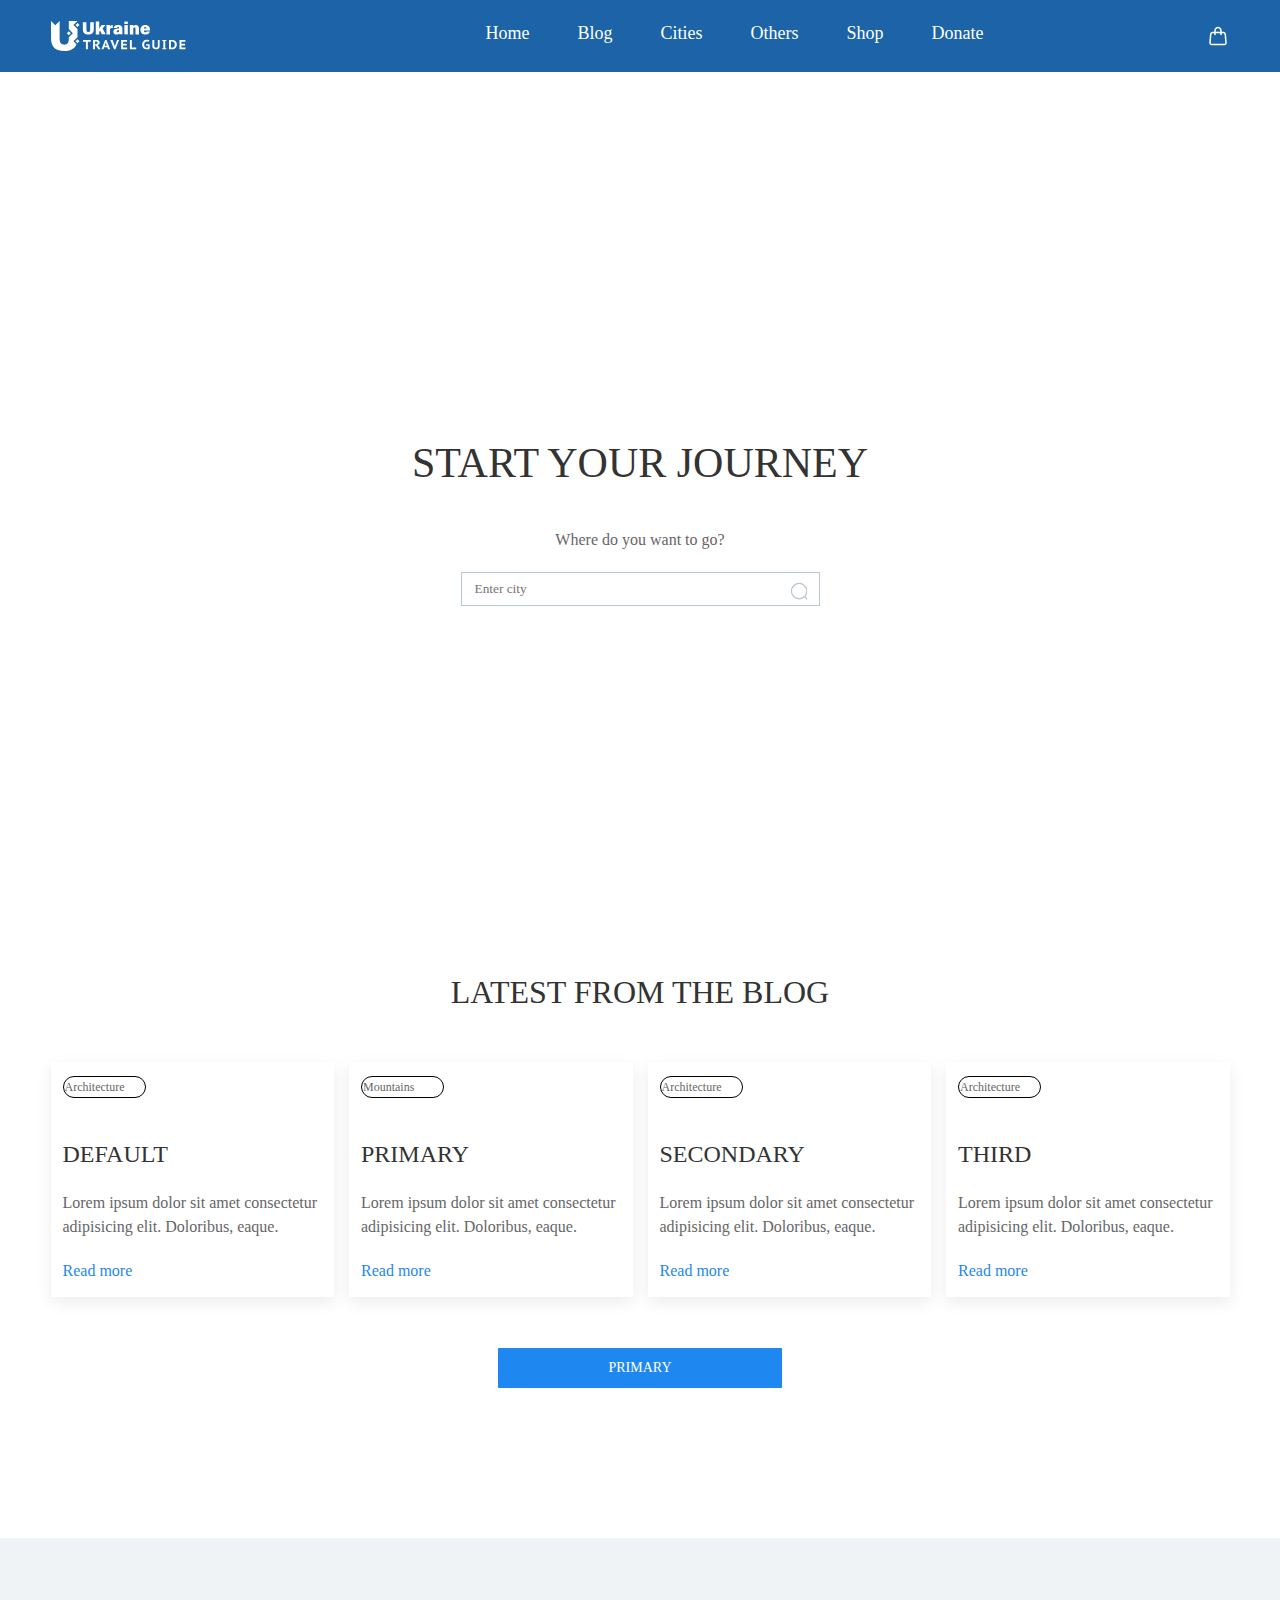
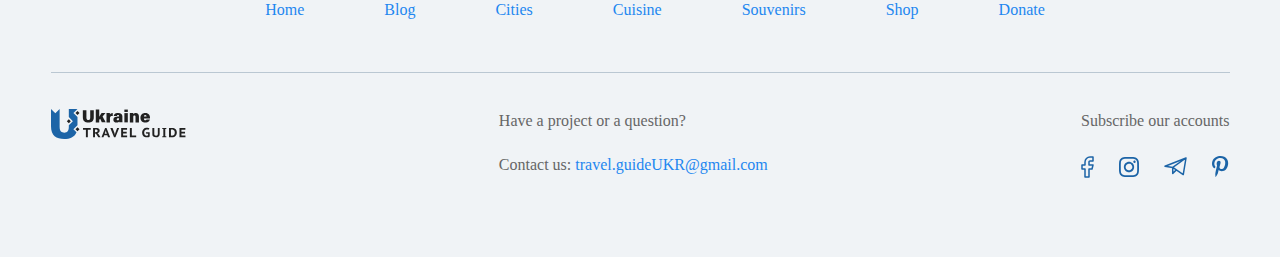
==== index.html @ 03df418a "3" ====
<!DOCTYPE html>
<html lang="en">
<head>
          <meta charset="UTF-8">
          <meta http-equiv="X-UA-Compatible" content="IE=edge">
          <meta name="viewport" content="width=device-width, initial-scale=1.0">
          <title>Ukraine Travel Guide</title>
          <link rel="stylesheet" href="./style.css/style.css">
          <link href="https://fonts.googleapis.com/css2?family=Inter:wght@400;700&family=Lato:wght@400;700&family=Montserrat:wght@400;500;600;700&family=Noto+Sans:wght@400;700&family=Open+Sans:wght@400;700&family=Poppins:wght@400;700&family=Roboto:wght@400;700&display=swap" rel="stylesheet">
          <link href="https://cdnjs.cloudflare.com/ajax/libs/font-awesome/4.7.0/css/font-awesome.min.css" rel="stylesheet"/>
          <link rel="stylesheet" href="./style.css/css/uikit.css">
          <script src="./js/uikit.js"></script>
          <script src="./js/uikit.min.js"></script>  
</head>
<body>  
<div class="page-wrapper">

<header class="header">
    <!-- <img src="./img/home.jpg" alt=""> -->
           <div class="container header__containe">
                    <div>
                            <a href="./index.html" class="header__logo">
                                <svg width="135" height="30" viewBox="0 0 135 30" fill="none" xmlns="http://www.w3.org/2000/svg">
                                    <path d="M26.4816 16.1757V8.08876L22.4363 4.04526L26.4816 0.00176841H17.8182V8.08876L21.8564 12.1376L17.8129 16.181V18.1117C17.8129 22.0492 16.1669 23.7694 13.3345 23.7694C10.7178 23.7694 8.64038 22.325 8.64038 18.1117V0L4.32108 4.31931L0 0V17.279C0 26.8511 5.41018 30 13.1878 30C18.8455 30 23.5325 28.3062 25.4933 23.2815L22.4363 20.2263L26.4816 16.1757Z" fill="white"/>
                                    <path d="M26.4803 2.04272L24.4766 4.04712L26.481 6.05082L28.4847 4.04642L26.4803 2.04272Z" fill="white"/>
                                    <path d="M17.8103 10.1295L15.8062 12.1335L17.8103 14.1376L19.8143 12.1335L17.8103 10.1295Z" fill="white"/>
                                    <path d="M26.4811 18.217L24.4774 20.2214L26.4818 22.2251L28.4855 20.2207L26.4811 18.217Z" fill="white"/>
                                    <path d="M42.7917 1.19336H39.2061V8.67922C39.2061 10.3076 38.5254 11.0219 37.355 11.0219C36.273 11.0219 35.4102 10.4243 35.4102 8.67922V1.19336H31.8387V8.33799C31.8387 12.2948 34.0753 13.5961 37.2914 13.5961C40.3943 13.5961 42.7882 12.3585 42.7882 8.32031L42.7917 1.19336Z" fill="white"/>
                                    <path d="M48.2319 10.7231L49.2008 9.74542C49.2503 9.92223 50.8185 13.1277 50.8928 13.3699H54.763C54.4589 12.6998 51.9041 8.26381 51.5929 7.57428L54.5226 4.10186H50.6506C49.6622 5.49507 48.78 6.75391 48.2319 7.63793V0.562256H44.7807V13.3752H48.2284L48.2319 10.7231Z" fill="white"/>
                                    <path d="M55.4986 13.3751H58.9462V9.56143C58.9462 7.39028 59.8303 6.94474 61.7751 7.02783V3.8772C60.1839 3.88957 59.2839 4.71878 58.9268 5.6081C58.9268 5.20145 58.8844 4.38993 58.8437 4.10174H55.4756C55.4933 4.92564 55.4986 5.86977 55.4986 6.75379V13.3751Z" fill="white"/>
                                    <path d="M71.3862 10.6206V7.29488C71.3862 5.06009 70.1485 3.88788 67.1164 3.87727C63.8225 3.8649 62.9031 5.38541 62.7811 6.9342H65.9636C66.0449 6.33484 66.25 5.9777 67.0244 5.9777C67.8572 5.9777 68.0676 6.41263 68.0676 7.00669V7.51942H66.9342C64.1054 7.51942 62.3568 8.46002 62.3568 10.64C62.3568 12.2896 63.4795 13.5944 65.5587 13.5944C67.0509 13.5944 67.7316 13.0905 68.1736 12.5141C68.1897 12.8038 68.2377 13.0908 68.3169 13.3698H71.4993C71.4149 12.4559 71.3772 11.5383 71.3862 10.6206V10.6206ZM68.0711 9.54205C68.0711 10.5392 67.9067 11.3401 66.738 11.3401C66.052 11.3401 65.7302 10.9017 65.7302 10.3571C65.7302 9.67289 66.1192 9.2574 67.3073 9.2574H68.0711V9.54205Z" fill="white"/>
                                    <path d="M76.8211 4.10181H73.3734V13.3698H76.8211V4.10181Z" fill="white"/>
                                    <path d="M76.8211 0.562256H73.3734V2.96501H76.8211V0.562256Z" fill="white"/>
                                    <path d="M84.9151 3.8772C83.4035 3.8772 82.6362 4.58441 82.279 5.11482C82.2633 4.77243 82.2279 4.43122 82.1729 4.0929H78.8137C78.8313 4.82663 78.8366 5.68413 78.8366 6.49566V13.3751H82.2843V8.08335C82.2843 6.78385 82.7369 6.40372 83.4565 6.40372C84.2504 6.40372 84.5085 6.90584 84.5085 7.7987V13.3751H87.9491V7.39912C87.942 5.13073 86.7698 3.8772 84.9151 3.8772Z" fill="white"/>
                                    <path d="M94.3017 3.8772C90.9283 3.8772 89.4502 6.02182 89.4502 8.81532C89.4502 11.2375 90.7373 13.589 94.238 13.589C97.5177 13.589 98.5697 11.6795 98.9056 10.4472H95.5234C95.3466 10.9352 95.115 11.2817 94.2981 11.2817C93.2815 11.2817 92.9226 10.3464 92.9226 9.41291H98.9534C98.9807 9.14803 98.9924 8.88178 98.9887 8.61553C98.9887 6.30294 97.8926 3.8772 94.3017 3.8772ZM92.9562 7.61836C93.0128 6.69898 93.3682 6.02713 94.2893 6.02713C95.2759 6.02713 95.5269 6.75909 95.5358 7.61836H92.9562Z" fill="white"/>
                                    <path d="M31.9997 20.7284H34.9028V28.186H36.8388V20.7284H39.7437V19.0276H31.9997V20.7284Z" fill="white"/>
                                    <path d="M46.5612 24.3122C47.1706 24.1675 47.7125 23.8195 48.0977 23.3257C48.4855 22.7885 48.6816 22.1365 48.6546 21.4745C48.6709 21.0303 48.5572 20.591 48.3275 20.2104C48.1128 19.8789 47.8178 19.6071 47.47 19.4201C47.0934 19.2201 46.6867 19.0828 46.266 19.0134C45.8146 18.9355 45.3573 18.8964 44.8993 18.8967C44.6977 18.8967 44.4785 18.8967 44.238 18.9091C43.9976 18.9215 43.7518 18.9321 43.499 18.948C43.2462 18.9639 42.9951 18.9904 42.7476 19.0205C42.5001 19.0505 42.2684 19.0841 42.0598 19.1195V28.186H43.9958V24.4837L45.016 24.6393L47.2932 28.186H49.5439L47.2561 24.7189L46.5612 24.3122ZM46.1228 22.8607C45.7281 23.0896 45.2754 23.1989 44.8197 23.1754H43.9958V20.6489C44.1449 20.6198 44.2965 20.605 44.4484 20.6047C44.6358 20.6047 44.8286 20.6047 45.0301 20.6047C45.44 20.5787 45.8475 20.684 46.1935 20.9052C46.3292 21.0074 46.4374 21.1416 46.5083 21.2959C46.5793 21.4502 46.6109 21.6197 46.6001 21.7892C46.6001 22.2949 46.441 22.652 46.1228 22.8607Z" fill="white"/>
                                    <path d="M54.0966 18.9622L50.5128 28.186H52.4488L53.1949 26.2412H56.2818L57.0669 28.186H59.1213L55.5234 18.9622H54.0966ZM53.7306 24.7047L54.4236 22.8076L54.7384 21.3437H54.8038L55.1167 22.7953L55.8239 24.7047H53.7306Z" fill="white"/>
                                    <path d="M64.185 24.2999L63.8968 25.8699H63.8314L63.5697 24.3122L61.5665 19.0276H59.3176L63.0463 28.2514H64.4325L68.1348 19.0276H66.0944L64.185 24.2999Z" fill="white"/>
                                    <path d="M72.0987 24.4183H75.6984V22.7175H72.0987V20.7284H76.0644V19.0276H70.1627V28.186H76.1298V26.4852H72.0987V24.4183Z" fill="white"/>
                                    <path d="M80.8133 19.0276H78.8773V28.186H85.1821V26.4852H80.8133V19.0276Z" fill="white"/>
                                    <path d="M94.9434 24.5492L97.1145 24.7578V26.349C96.93 26.471 96.7234 26.5556 96.5063 26.5983C96.2741 26.6497 96.037 26.6758 95.7991 26.6761C95.4596 26.6756 95.1227 26.6158 94.8037 26.4993C94.4884 26.3851 94.204 26.1993 93.9727 25.9565C93.7185 25.6841 93.5245 25.3612 93.4034 25.0089C93.255 24.5616 93.1845 24.0921 93.1948 23.6209C93.1841 23.1376 93.2547 22.6559 93.4034 22.1959C93.5231 21.8358 93.7246 21.5084 93.9922 21.2394C94.2415 20.9962 94.5443 20.8145 94.8762 20.709C95.2401 20.5957 95.6196 20.5402 96.0007 20.5446C96.3736 20.539 96.7462 20.5656 97.1145 20.6241C97.385 20.6689 97.6516 20.7345 97.9119 20.8204L98.3186 19.2097C97.9853 19.1097 97.6464 19.0294 97.3037 18.9692C96.8096 18.8804 96.3082 18.8383 95.8062 18.8437C95.2449 18.8455 94.6871 18.9313 94.1513 19.0983C93.5989 19.2685 93.087 19.5494 92.6467 19.924C92.1775 20.3297 91.8043 20.8345 91.5541 21.4021C91.2568 22.0981 91.1139 22.8503 91.135 23.6068C91.1213 24.3372 91.2412 25.064 91.4887 25.7514C91.6924 26.3118 92.0192 26.8193 92.4452 27.2366C92.8504 27.625 93.3372 27.918 93.8702 28.0941C94.4377 28.2809 95.032 28.3735 95.6294 28.3681C95.9054 28.3675 96.1811 28.3504 96.4551 28.3168C96.731 28.282 97.004 28.227 97.2719 28.1524C97.5316 28.0814 97.7852 27.9897 98.0304 27.8784C98.2658 27.7717 98.4877 27.6376 98.6916 27.4788V23.3717H94.9434V24.5492Z" fill="white"/>
                                    <path d="M106.823 24.7702C106.823 25.4338 106.683 25.9118 106.404 26.2041C106.125 26.4964 105.697 26.6402 105.122 26.6355C104.519 26.6355 104.061 26.4976 103.761 26.2218C103.46 25.946 103.303 25.4615 103.303 24.7632V19.033H101.358V25.1291C101.358 26.2029 101.681 27.0074 102.327 27.5425C102.973 28.0776 103.91 28.3464 105.14 28.3487C105.619 28.3527 106.096 28.2842 106.554 28.1454C106.966 28.0214 107.345 27.809 107.666 27.5231C107.988 27.2279 108.235 26.8607 108.388 26.4516C108.567 25.9567 108.654 25.4328 108.642 24.9064V19.033H106.823V24.7702Z" fill="white"/>
                                    <path d="M111.284 20.0743H112.33V27.1393H111.284V28.186H115.313V27.1393H114.266V20.0743H115.313V19.0276H111.284V20.0743Z" fill="white"/>
                                    <path d="M124.661 20.2052C124.23 19.7735 123.707 19.4447 123.131 19.2434C122.41 18.994 121.65 18.8742 120.888 18.8898C120.686 18.8898 120.46 18.8898 120.207 18.8898C119.954 18.8898 119.694 18.9004 119.427 18.9092C119.16 18.9181 118.897 18.9304 118.656 18.9481C118.416 18.9658 118.188 18.987 117.995 19.0135V28.1843C118.117 28.202 118.299 28.2179 118.538 28.2303C118.777 28.2427 119.036 28.2568 119.31 28.2692C119.585 28.2816 119.851 28.2939 120.108 28.3028C120.364 28.3116 120.568 28.3152 120.716 28.3152C121.53 28.3439 122.342 28.2111 123.105 27.9244C123.702 27.6866 124.239 27.3174 124.675 26.8441C125.072 26.401 125.369 25.8768 125.545 25.3077C125.724 24.7312 125.814 24.131 125.813 23.5273C125.819 22.898 125.727 22.2716 125.539 21.6709C125.364 21.1206 125.063 20.6188 124.661 20.2052V20.2052ZM123.621 24.6907C123.54 25.0452 123.386 25.3792 123.17 25.6719C122.942 25.9716 122.643 26.2098 122.3 26.365C121.863 26.557 121.389 26.6494 120.912 26.6355H120.711L120.423 26.6214L120.134 26.609C120.066 26.6067 119.998 26.6002 119.931 26.5896V20.649C120.092 20.628 120.253 20.6173 120.415 20.6171C120.626 20.6171 120.829 20.6171 121.031 20.6171C121.496 20.5985 121.959 20.6951 122.378 20.8983C122.706 21.0666 122.99 21.3086 123.209 21.6055C123.413 21.8923 123.558 22.2168 123.635 22.5602C123.711 22.8909 123.75 23.2288 123.752 23.568C123.751 23.946 123.707 24.3227 123.621 24.6907Z" fill="white"/>
                                    <path d="M130.424 26.4852V24.4183H134.022V22.7175H130.424V20.7284H134.388V19.0276H128.488V28.186H134.454V26.4852H130.424Z" fill="white"/>
                                    </svg>
                            </a>
                        </div>
                        <nav class="header__nav">
                            <input class="gam-btn-input" id="m1" type="checkbox">
                            <label class="gam-btn" for="m1">
                                <div class="header__gam-btn">
                                    <div class="header__gam-line"></div>
                                    <div class="header__gam-line"></div>
                                </div>
                            </label> 
                             
                            <ul class="header__menu" id="header__menu">
                                
                                <li class="header__menu-item">
                                    <a href="./index.html" class="header__link header__link">Home</a>
                                </li>
                                <li class="header__menu-item" class="header__link">
                                    <a href="./page/about.html" class="header__link">Blog</a>
                                </li>
                                <li class="header__menu-item">
                                    <a href="./page/works.html" class="header__link">Cities</a>
                                </li>
                                <li class="header__menu-item">
                                    <a href="./page/blog.html" class="header__link">Others</a>
                                </li>
                                <li class="header__menu-item">
                                    <a href="./page/contacts.html" class="header__link">Shop</a>
                                </li>
                                <li class="header__menu-item">
                                        <a href="./page/contacts.html" class="header__link">Donate</a>
                                    </li>
                            </ul> 
                            
                        </nav> 
                        <div >
                            <a href=""><img class="header__mag" src="./img/shop.svg" alt="shop">
                            </a> </div>
                             
           </div>
</header>
<section class="first">
<h1>START YOUR JOURNEY</h1>
<p class="first__par">Where do you want to go?</p>
<!-- <input type="text" placeholder="Enter city                  &#xF002;" style="font-family:PT Sans Caption, FontAwesome" /> -->
<label class="first__label" id="label">
    <input class="first__input" id="input" type="text" placeholder="Enter city">
  </label>
</section> 

<section class=" box container">
    <h2 class="box__title">LATEST FROM THE BLOG</h2>
    <div class="uk-child-width-1-4@m uk-grid-small uk-grid-match" uk-grid>
        
        <div>
            <div class="uk-card uk-card-default">
                <div class="box__img uk-img"></div>
                <div class="box__item1 ">
               
                <div class="box__item3">
                    <div class="box__arch">Architecture</div>
          </div>
          <h3 class="uk-card-title">Default</h3>
          <p>Lorem ipsum dolor sit amet consectetur adipisicing elit. Doloribus, eaque.</p>
          <div class="box__item2">
            <a href="" class="box__more">Read more</a>
          </div>
        </div>
            </div>
        </div>
        <div>
            <div class="uk-card uk-card-default">
                <div class="box__img uk-img"></div>
                <div class="box__item1 ">
               
                <div class="box__item3">
                    <div class="box__arch">Mountains</div>
          </div>
          <h3 class="uk-card-title">Primary</h3>
          <p>Lorem ipsum dolor sit amet consectetur adipisicing elit. Doloribus, eaque.</p>
          <div class="box__item2">
            <a href="" class="box__more">Read more</a>
          </div>
          </div>
            </div>
        </div>
        <div>
            <div class="uk-card uk-card-default ">
                <div class="box__img uk-img"></div>
                <div class="box__item1 ">
                
                <div class="box__item3">
                    <div class="box__arch">Architecture</div>
          </div>
          <h3 class="uk-card-title">Secondary</h3>
          <p>Lorem ipsum dolor sit amet consectetur adipisicing elit. Doloribus, eaque.</p>
          <div class="box__item2">
            <a href="" class="box__more">Read more</a>
          </div>
            </div>
        </div>
        </div>
        <div>
            <div class="uk-card uk-card-default ">
                <div class="box__img uk-img"></div>
                <div class="box__item1 ">
                
                <div class="box__item3">
                    <div class="box__arch">Architecture</div>
          </div>
          <h3 class="uk-card-title">Third</h3>
          <p>Lorem ipsum dolor sit amet consectetur adipisicing elit. Doloribus, eaque.</p>
          <div class="box__item2">
            <a href="" class="box__more">Read more</a>
          </div>
            </div>
        </div>
        </div>
       <div class="box__btn uk-align-center"><button class="uk-button uk-button-primary ">Primary</button></div> 
    
<!-- <div class="box">
           <h2 class="box__title">LATEST FROM THE BLOG</h2>
          <div class="box__container">
            <div class="box__card">
          <div class="box__img"></div>
          <div class="box__item1">
                    <div class="box__arch">Architecture</div>
          </div>
              <h2>title</h2>
              <p>Lorem ipsum dolor sit amet consectetur adipisicing elit. Doloribus, eaque.</p>
              <div class="box__item2"></div>

                    <a href="" class="box__more">Read more</a>
              </div>
               Second card

            </div> -->

        
</div>


<!-- <img src="../assets/uikit/src/images/icons/cloud-download.svg" width="40" height="40" uk-svg> -->
</section>

<footer class="footer">
    <div class="container">
    <div class="footer__box ">
    <ul class="footer__menu">                            
        <li class="footer__menu-item">
            <a href="./index.html" class="footer__link">Home</a>
        </li>
        <li class="footer__menu-item" class="footer__link">
            <a href="./page/about.html" class="footer__link">Blog</a>
        </li>
        <li class="footer__menu-item">
            <a href="./page/works.html" class="footer__link">Cities</a>
        </li>
        <li class="footer__menu-item">
            <a href="./page/blog.html" class="footer__link">Cuisine</a>
        </li>
        <li class="footer__menu-item">
            <a href="./page/contacts.html" class="footer__link">Souvenirs</a>
        </li>
        <li class="footer__menu-item">
            <a href="./page/contacts.html" class="footer__link">Shop</a>
        </li>
        <li class="footer__menu-item">
                <a href="./page/contacts.html" class="footer__link">Donate</a>
            </li>
    </ul> 
</div>
<div class="footer__item">
    <div class="footer__item1">
        <a href="./index.html" class="header__logo">
            <svg width="135" height="30" viewBox="0 0 135 30" fill="none" xmlns="http://www.w3.org/2000/svg">
                <path d="M26.4816 16.1757V8.08876L22.4363 4.04526L26.4816 0.00176841H17.8182V8.08876L21.8564 12.1376L17.8129 16.181V18.1117C17.8129 22.0492 16.1669 23.7694 13.3345 23.7694C10.7178 23.7694 8.64038 22.325 8.64038 18.1117V0L4.32108 4.31931L0 0V17.279C0 26.8511 5.41018 30 13.1878 30C18.8455 30 23.5325 28.3062 25.4933 23.2815L22.4363 20.2263L26.4816 16.1757Z" fill="#1C64A7"/>
                <path d="M26.4803 2.04272L24.4766 4.04712L26.481 6.05082L28.4847 4.04642L26.4803 2.04272Z" fill="#212121"/>
                <path d="M17.8103 10.1295L15.8062 12.1335L17.8103 14.1376L19.8143 12.1335L17.8103 10.1295Z" fill="#212121"/>
                <path d="M26.4811 18.217L24.4774 20.2214L26.4818 22.2251L28.4855 20.2207L26.4811 18.217Z" fill="#212121"/>
                <path d="M42.7917 1.19336H39.2061V8.67922C39.2061 10.3076 38.5254 11.0219 37.355 11.0219C36.273 11.0219 35.4102 10.4243 35.4102 8.67922V1.19336H31.8387V8.33799C31.8387 12.2948 34.0753 13.5961 37.2914 13.5961C40.3943 13.5961 42.7882 12.3585 42.7882 8.32031L42.7917 1.19336Z" fill="#212121"/>
                <path d="M48.2319 10.7231L49.2008 9.74542C49.2503 9.92223 50.8185 13.1277 50.8928 13.3699H54.763C54.4589 12.6998 51.9041 8.26381 51.5929 7.57428L54.5226 4.10186H50.6506C49.6622 5.49507 48.78 6.75391 48.2319 7.63793V0.562256H44.7807V13.3752H48.2284L48.2319 10.7231Z" fill="#212121"/>
                <path d="M55.4986 13.3751H58.9462V9.56143C58.9462 7.39028 59.8303 6.94474 61.7751 7.02783V3.8772C60.1839 3.88957 59.2839 4.71878 58.9268 5.6081C58.9268 5.20145 58.8844 4.38993 58.8437 4.10174H55.4756C55.4933 4.92564 55.4986 5.86977 55.4986 6.75379V13.3751Z" fill="#212121"/>
                <path d="M71.3862 10.6206V7.29488C71.3862 5.06009 70.1485 3.88788 67.1164 3.87727C63.8225 3.8649 62.9031 5.38541 62.7811 6.9342H65.9636C66.0449 6.33484 66.25 5.9777 67.0244 5.9777C67.8572 5.9777 68.0676 6.41263 68.0676 7.00669V7.51942H66.9342C64.1054 7.51942 62.3568 8.46002 62.3568 10.64C62.3568 12.2896 63.4795 13.5944 65.5587 13.5944C67.0509 13.5944 67.7316 13.0905 68.1736 12.5141C68.1897 12.8038 68.2377 13.0908 68.3169 13.3698H71.4993C71.4149 12.4559 71.3772 11.5383 71.3862 10.6206ZM68.0711 9.54205C68.0711 10.5392 67.9067 11.3401 66.738 11.3401C66.052 11.3401 65.7302 10.9017 65.7302 10.3571C65.7302 9.67289 66.1192 9.2574 67.3073 9.2574H68.0711V9.54205Z" fill="#212121"/>
                <path d="M76.8211 4.10181H73.3734V13.3698H76.8211V4.10181Z" fill="#212121"/>
                <path d="M76.8211 0.562256H73.3734V2.96501H76.8211V0.562256Z" fill="#212121"/>
                <path d="M84.9151 3.8772C83.4035 3.8772 82.6362 4.58441 82.279 5.11482C82.2633 4.77243 82.2279 4.43122 82.1729 4.0929H78.8137C78.8313 4.82663 78.8366 5.68413 78.8366 6.49566V13.3751H82.2843V8.08335C82.2843 6.78385 82.7369 6.40372 83.4565 6.40372C84.2504 6.40372 84.5085 6.90584 84.5085 7.7987V13.3751H87.9491V7.39912C87.942 5.13073 86.7698 3.8772 84.9151 3.8772Z" fill="#212121"/>
                <path d="M94.3017 3.8772C90.9283 3.8772 89.4502 6.02182 89.4502 8.81532C89.4502 11.2375 90.7373 13.589 94.238 13.589C97.5177 13.589 98.5697 11.6795 98.9056 10.4472H95.5234C95.3466 10.9352 95.115 11.2817 94.2981 11.2817C93.2815 11.2817 92.9226 10.3464 92.9226 9.41291H98.9534C98.9807 9.14803 98.9924 8.88178 98.9887 8.61553C98.9887 6.30294 97.8926 3.8772 94.3017 3.8772ZM92.9562 7.61836C93.0128 6.69898 93.3682 6.02713 94.2893 6.02713C95.2759 6.02713 95.5269 6.75909 95.5358 7.61836H92.9562Z" fill="#212121"/>
                <path d="M31.9997 20.7284H34.9028V28.186H36.8388V20.7284H39.7437V19.0276H31.9997V20.7284Z" fill="#212121"/>
                <path d="M46.5612 24.3122C47.1706 24.1675 47.7125 23.8195 48.0977 23.3257C48.4855 22.7885 48.6816 22.1365 48.6546 21.4745C48.6709 21.0303 48.5572 20.591 48.3275 20.2104C48.1128 19.8789 47.8178 19.6071 47.47 19.4201C47.0934 19.2201 46.6867 19.0828 46.266 19.0134C45.8146 18.9355 45.3573 18.8964 44.8993 18.8967C44.6977 18.8967 44.4785 18.8967 44.238 18.9091C43.9976 18.9215 43.7518 18.9321 43.499 18.948C43.2462 18.9639 42.9951 18.9904 42.7476 19.0205C42.5001 19.0505 42.2684 19.0841 42.0598 19.1195V28.186H43.9958V24.4837L45.016 24.6393L47.2932 28.186H49.5439L47.2561 24.7189L46.5612 24.3122ZM46.1228 22.8607C45.7281 23.0896 45.2754 23.1989 44.8197 23.1754H43.9958V20.6489C44.1449 20.6198 44.2965 20.605 44.4484 20.6047C44.6358 20.6047 44.8286 20.6047 45.0301 20.6047C45.44 20.5787 45.8475 20.684 46.1935 20.9052C46.3292 21.0074 46.4374 21.1416 46.5083 21.2959C46.5793 21.4502 46.6109 21.6197 46.6001 21.7892C46.6001 22.2949 46.441 22.652 46.1228 22.8607Z" fill="#212121"/>
                <path d="M54.0966 18.9622L50.5128 28.186H52.4488L53.1949 26.2412H56.2818L57.0669 28.186H59.1213L55.5234 18.9622H54.0966ZM53.7306 24.7047L54.4236 22.8076L54.7384 21.3437H54.8038L55.1167 22.7953L55.8239 24.7047H53.7306Z" fill="#212121"/>
                <path d="M64.185 24.2999L63.8968 25.8699H63.8314L63.5697 24.3122L61.5665 19.0276H59.3176L63.0463 28.2514H64.4325L68.1348 19.0276H66.0944L64.185 24.2999Z" fill="#212121"/>
                <path d="M72.0987 24.4183H75.6984V22.7175H72.0987V20.7284H76.0644V19.0276H70.1627V28.186H76.1298V26.4852H72.0987V24.4183Z" fill="#212121"/>
                <path d="M80.8133 19.0276H78.8773V28.186H85.1821V26.4852H80.8133V19.0276Z" fill="#212121"/>
                <path d="M94.9434 24.5492L97.1145 24.7578V26.349C96.93 26.471 96.7234 26.5556 96.5063 26.5983C96.2741 26.6497 96.037 26.6758 95.7991 26.6761C95.4596 26.6756 95.1227 26.6158 94.8037 26.4993C94.4884 26.3851 94.204 26.1993 93.9727 25.9565C93.7185 25.6841 93.5245 25.3612 93.4034 25.0089C93.255 24.5616 93.1845 24.0921 93.1948 23.6209C93.1841 23.1376 93.2547 22.6559 93.4034 22.1959C93.5231 21.8358 93.7246 21.5084 93.9922 21.2394C94.2415 20.9962 94.5443 20.8145 94.8762 20.709C95.2401 20.5957 95.6196 20.5402 96.0007 20.5446C96.3736 20.539 96.7462 20.5656 97.1145 20.6241C97.385 20.6689 97.6516 20.7345 97.9119 20.8204L98.3186 19.2097C97.9853 19.1097 97.6464 19.0294 97.3037 18.9692C96.8096 18.8804 96.3082 18.8383 95.8062 18.8437C95.2449 18.8455 94.6871 18.9313 94.1513 19.0983C93.5989 19.2685 93.087 19.5494 92.6467 19.924C92.1775 20.3297 91.8043 20.8345 91.5541 21.4021C91.2568 22.0981 91.1139 22.8503 91.135 23.6068C91.1213 24.3372 91.2412 25.064 91.4887 25.7514C91.6924 26.3118 92.0192 26.8193 92.4452 27.2366C92.8504 27.625 93.3372 27.918 93.8702 28.0941C94.4377 28.2809 95.032 28.3735 95.6294 28.3681C95.9054 28.3675 96.1811 28.3504 96.4551 28.3168C96.731 28.282 97.004 28.227 97.2719 28.1524C97.5316 28.0814 97.7852 27.9897 98.0304 27.8784C98.2658 27.7717 98.4877 27.6376 98.6916 27.4788V23.3717H94.9434V24.5492Z" fill="#212121"/>
                <path d="M106.823 24.7702C106.823 25.4338 106.683 25.9118 106.404 26.2041C106.125 26.4964 105.697 26.6402 105.122 26.6355C104.519 26.6355 104.061 26.4976 103.761 26.2218C103.46 25.946 103.303 25.4615 103.303 24.7632V19.033H101.358V25.1291C101.358 26.2029 101.681 27.0074 102.327 27.5425C102.973 28.0776 103.91 28.3464 105.14 28.3487C105.619 28.3527 106.096 28.2842 106.554 28.1454C106.966 28.0214 107.345 27.809 107.666 27.5231C107.988 27.2279 108.235 26.8607 108.388 26.4516C108.567 25.9567 108.654 25.4328 108.642 24.9064V19.033H106.823V24.7702Z" fill="#212121"/>
                <path d="M111.284 20.0743H112.33V27.1393H111.284V28.186H115.313V27.1393H114.266V20.0743H115.313V19.0276H111.284V20.0743Z" fill="#212121"/>
                <path d="M124.661 20.2052C124.23 19.7735 123.707 19.4447 123.131 19.2434C122.41 18.994 121.65 18.8742 120.888 18.8898C120.686 18.8898 120.46 18.8898 120.207 18.8898C119.954 18.8898 119.694 18.9004 119.427 18.9092C119.16 18.9181 118.897 18.9304 118.656 18.9481C118.416 18.9658 118.188 18.987 117.995 19.0135V28.1843C118.117 28.202 118.299 28.2179 118.538 28.2303C118.777 28.2427 119.036 28.2568 119.31 28.2692C119.585 28.2816 119.851 28.2939 120.108 28.3028C120.364 28.3116 120.568 28.3152 120.716 28.3152C121.53 28.3439 122.342 28.2111 123.105 27.9244C123.702 27.6866 124.239 27.3174 124.675 26.8441C125.072 26.401 125.369 25.8768 125.545 25.3077C125.724 24.7312 125.814 24.131 125.813 23.5273C125.819 22.898 125.727 22.2716 125.539 21.6709C125.364 21.1206 125.063 20.6188 124.661 20.2052ZM123.621 24.6907C123.54 25.0452 123.386 25.3792 123.17 25.6719C122.942 25.9716 122.643 26.2098 122.3 26.365C121.863 26.557 121.389 26.6494 120.912 26.6355H120.711L120.423 26.6214L120.134 26.609C120.066 26.6067 119.998 26.6002 119.931 26.5896V20.649C120.092 20.628 120.253 20.6173 120.415 20.6171C120.626 20.6171 120.829 20.6171 121.031 20.6171C121.496 20.5985 121.959 20.6951 122.378 20.8983C122.706 21.0666 122.99 21.3086 123.209 21.6055C123.413 21.8923 123.558 22.2168 123.635 22.5602C123.711 22.8909 123.75 23.2288 123.752 23.568C123.751 23.946 123.707 24.3227 123.621 24.6907Z" fill="#212121"/>
                <path d="M130.424 26.4852V24.4183H134.022V22.7175H130.424V20.7284H134.388V19.0276H128.488V28.186H134.454V26.4852H130.424Z" fill="#212121"/>
                </svg>
        </a>
    </div>
<div class="footer__item2">
<p>Have a project or a question? </p>
<p>Contact us: <a href="travel.guideUKR@gmail.com">travel.guideUKR@gmail.com</a></p>
</div>

<div class="footer__item3">
    <p>Subscribe our accounts</p>
<div class="footer__item3--social">
    <a href="#" class="footer__item3--img"><img src="./img/f.svg" alt="facebook"></a>
        <a href="#" class="footer__item3--img"><img src="./img/i.svg" alt="instagram"></a>
            <a href="#" class="footer__item3--img"><img src="./img/t.svg" alt="telegram"></a>
                <a href="#" class="footer__item3--img"><img src="./img/p.svg" alt="pinterest"></a>
</div>

</div>
</div>


</div>   
</footer>




</div>


<script>
             

let btn = document.querySelectorAll('.header__gam-btn')
let inp = document.querySelectorAll('.gam-btn-input')
let div = document.getElementsByClassName('.header__menu')

 btn.onclick = () => {
      console.log("test")
          if(inp.checked == true){
                    div.style.display = 'flex';
          } else { 
          div.style= 'flex';
          }
          } 
          
 </script>
</body>
</html>
---- style.css/style.css ----
ul li {
  list-style: none !important;
}

a {
  text-decoration: none !important;
  cursor: pointer;
}

* {
  padding: 0;
  margin: 0;
  font-family: "PT Sans Caption" !important;
}

.page-wrapper {
  margin: 0 auto;
}

.container {
  max-width: 1179px;
  margin: 0 auto;
  padding: 0 20px;
}

.header {
  background-color: #1c64a7;
}

@media (max-width: 991px) {
  .header {
    padding: 16px 0;
  }
}

.header__containe {
  display: -webkit-box;
  display: -ms-flexbox;
  display: flex;
  -webkit-box-pack: justify;
      -ms-flex-pack: justify;
          justify-content: space-between;
  -webkit-box-align: center;
      -ms-flex-align: center;
          align-items: center;
}

.header__nav {
  display: -webkit-box;
  display: -ms-flexbox;
  display: flex;
  -webkit-box-pack: center;
      -ms-flex-pack: center;
          justify-content: center;
  -webkit-box-align: center;
      -ms-flex-align: center;
          align-items: center;
  gap: 48px;
}

@media (max-width: 991px) {
  .header__nav {
    gap: 8px;
    position: relative;
  }
}

.header__menu {
  display: -webkit-box;
  display: -ms-flexbox;
  display: flex;
  gap: 48px;
}

@media (max-width: 991px) {
  .header__menu {
    display: none;
    position: fixed;
    width: 100%;
    height: 100vh;
    top: 49%;
    left: 50%;
    -webkit-box-orient: vertical;
    -webkit-box-direction: normal;
        -ms-flex-direction: column;
            flex-direction: column;
    -webkit-box-align: center;
        -ms-flex-align: center;
            align-items: center;
    -webkit-box-pack: center;
        -ms-flex-pack: center;
            justify-content: center;
    gap: 26px;
    -webkit-transform: translate(-50%, -50%);
            transform: translate(-50%, -50%);
    background-color: #1c64a7;
    z-index: 1;
  }
}

.header__menu-item {
  color: white;
}

.header__link {
  font-size: 18px;
  line-height: 26px;
  color: white;
  position: relative;
  text-decoration: none;
}

.header__link::after {
  content: "";
  display: block;
  width: 0;
  margin: 5px auto 0;
  height: 1px;
  background-color: white;
  -webkit-transition: width 0.6s;
  transition: width 0.6s;
}

.header__link:hover::after {
  width: 80%;
  color: white !important;
}

.header__link--active::after {
  width: 80%;
}

@media (max-width: 991px) {
  .header__link::after {
    display: none;
  }
}

.header__mag {
  height: 24px;
  width: 24px;
  display: -webkit-box;
  display: -ms-flexbox;
  display: flex;
  -webkit-box-orient: horizontal;
  -webkit-box-direction: normal;
      -ms-flex-direction: row;
          flex-direction: row;
  z-index: 10;
}

.header__gam-btn {
  display: none;
}

@media (max-width: 991px) {
  .header__gam-btn {
    display: -webkit-box;
    display: -ms-flexbox;
    display: flex;
    -webkit-box-orient: vertical;
    -webkit-box-direction: normal;
        -ms-flex-direction: column;
            flex-direction: column;
    -webkit-box-pack: center;
        -ms-flex-pack: center;
            justify-content: center;
    -webkit-box-align: center;
        -ms-flex-align: center;
            align-items: center;
    gap: 7px;
    width: 32px;
    height: 32px;
    cursor: pointer;
  }
}

.header__gam-line {
  width: 11px;
  height: 1px;
  -webkit-transition: all 0.7s;
  transition: all 0.7s;
  background: black;
}

.header .gam-btn {
  z-index: 10;
}

@media (max-width: 991px) {
  .header .gam-btn {
    margin-left: 170px;
  }
}

.header .gam-btn-input {
  display: none;
}

.header .gam-btn-input:checked ~ .header__menu {
  display: -webkit-box;
  display: -ms-flexbox;
  display: flex;
  background-color: #1c64a7;
}

.header .gam-btn-input:checked ~ .gam-btn .header__gam-line:first-child {
  -webkit-transform: rotate(311deg) translate(-3px, 3px);
          transform: rotate(311deg) translate(-3px, 3px);
}

.header .gam-btn-input:checked ~ .gam-btn .header__gam-line:last-child {
  -webkit-transform: rotate(230deg) translate(2px, 3px);
          transform: rotate(230deg) translate(2px, 3px);
}

.first {
  display: -webkit-box;
  display: -ms-flexbox;
  display: flex;
  -webkit-box-pack: center;
      -ms-flex-pack: center;
          justify-content: center;
  -webkit-box-align: center;
      -ms-flex-align: center;
          align-items: center;
  -webkit-box-orient: vertical;
  -webkit-box-direction: normal;
      -ms-flex-direction: column;
          flex-direction: column;
  height: 100vh;
}

.first___par {
  padding-bottom: 24px;
  font-size: 20px;
  line-height: 28px;
}

#label {
  position: relative;
}

#label:before {
  content: "";
  position: absolute;
  right: 13px;
  top: 10px;
  bottom: 0;
  width: 17px;
  background: url("../img/serch.svg") no-repeat;
}

#input {
  width: 331px;
  padding: 8px 13px;
  border: 1px solid #bac7d2;
}

h1 {
  font-size: 48px;
}

.blog__title {
  margin: 0 auto;
  text-align: center;
  width: 100%;
}

h1 {
  font-weight: 700 bold;
  font-size: 48px;
  line-height: 62px;
}

.box__title {
  margin: 0 auto;
  text-align: center;
  width: 100%;
  margin-bottom: 48px;
}

.box__btn {
  margin: 0 auto;
  padding-top: 36px;
  padding-bottom: 120px;
}

.box__card {
  max-width: 300px;
  position: relative;
  overflow: hidden;
}

.box__item1 {
  padding: 14px 12px;
}

.box__container {
  display: -webkit-box;
  display: -ms-flexbox;
  display: flex;
  -webkit-box-pack: start;
      -ms-flex-pack: start;
          justify-content: flex-start;
  gap: 10px;
  -ms-flex-wrap: wrap;
      flex-wrap: wrap;
}

.box__arch {
  border: 1px solid black;
  border-radius: 20px;
  -webkit-box-sizing: border-box;
          box-sizing: border-box;
  padding: 1px;
  width: 83px;
  font-size: 12px;
}

.box__more {
  text-decoration: underline;
}

.uk-card-title {
  text-transform: uppercase;
  font-family: "PT Sans Caption";
}

footer {
  background-color: rgba(106, 139, 170, 0.1);
}

.footer__box {
  border-bottom: 1px solid #bac7d2;
  padding-top: 60px;
  padding-bottom: 30px;
  margin-bottom: 36px;
}

.footer__menu {
  display: -webkit-box;
  display: -ms-flexbox;
  display: flex;
  -webkit-box-pack: center;
      -ms-flex-pack: center;
          justify-content: center;
  gap: 80px;
}

.footer__item {
  display: -webkit-box;
  display: -ms-flexbox;
  display: flex;
  -webkit-box-pack: justify;
      -ms-flex-pack: justify;
          justify-content: space-between;
  padding-bottom: 60px;
}

.footer__item3--social {
  display: -webkit-box;
  display: -ms-flexbox;
  display: flex;
  -webkit-box-pack: justify;
      -ms-flex-pack: justify;
          justify-content: space-between;
}

.footer__item3--img {
  cursor: pointer;
}
/*# sourceMappingURL=style.css.map */
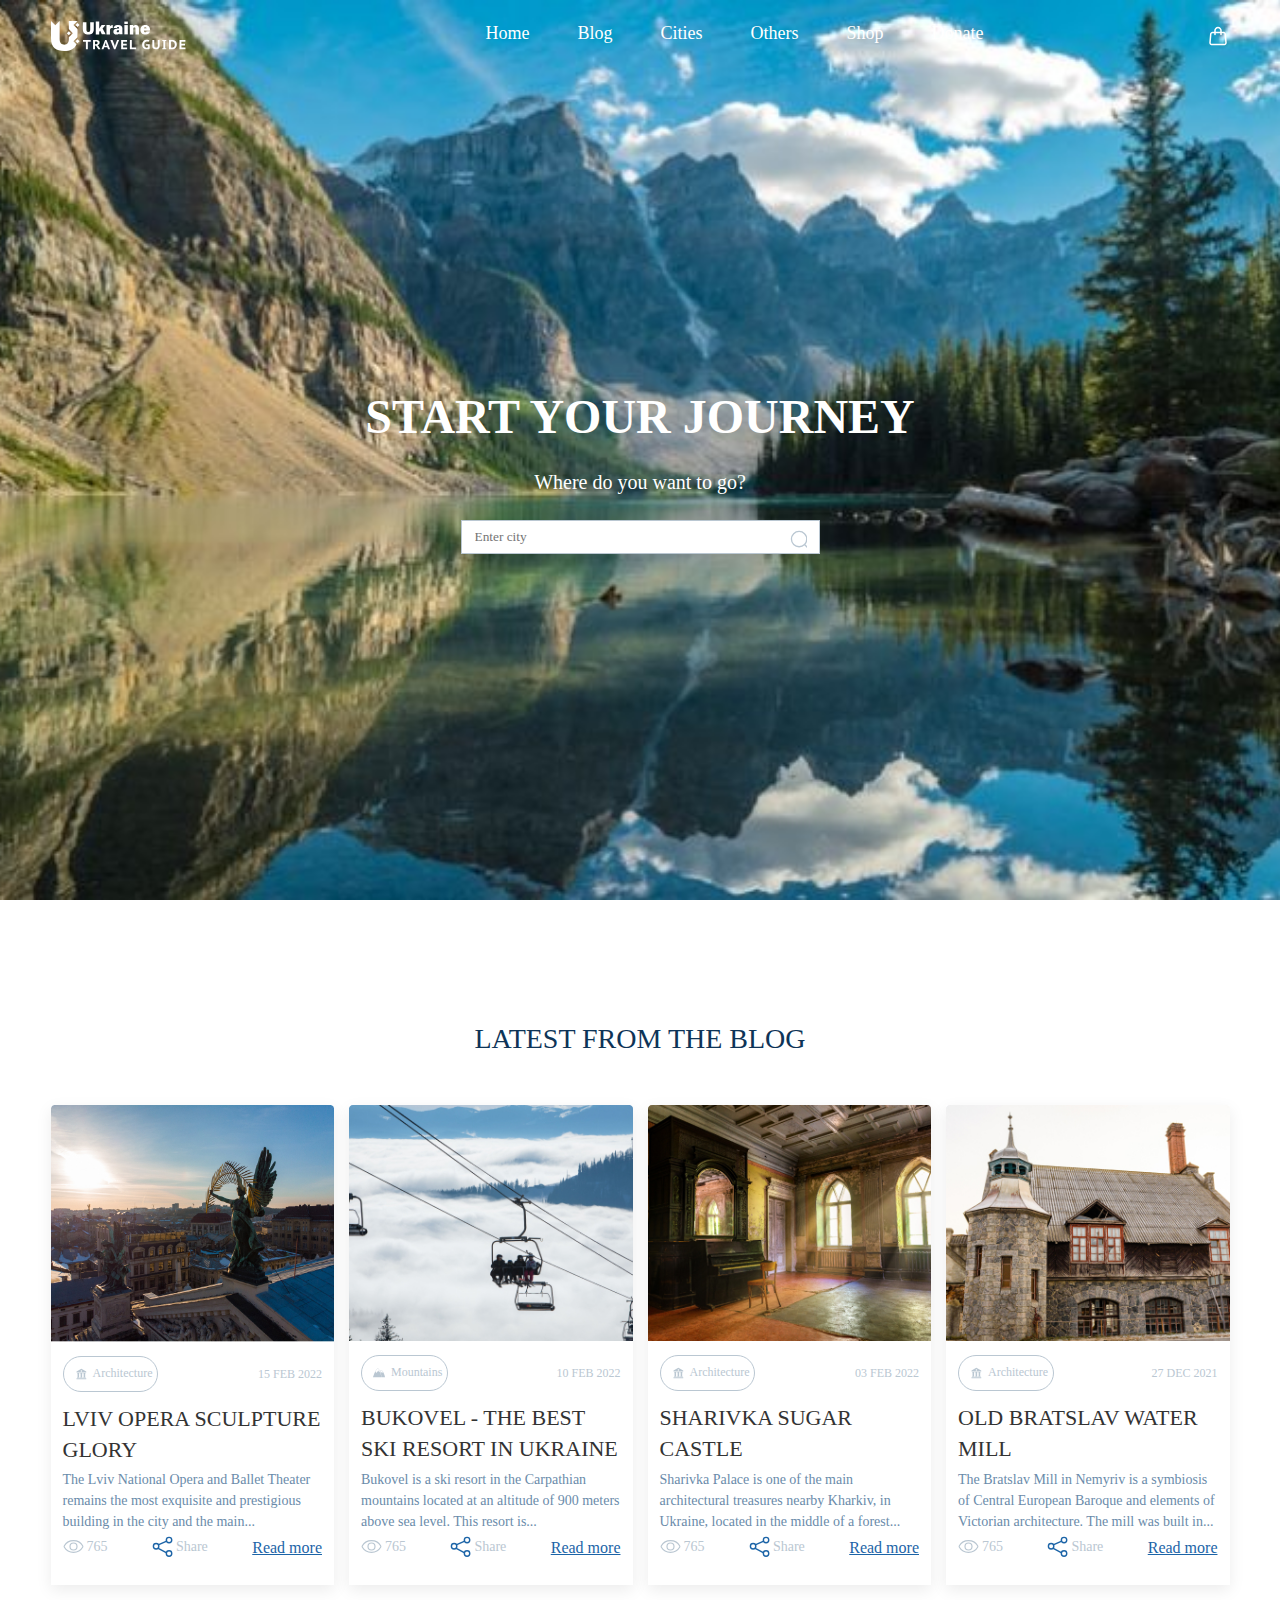
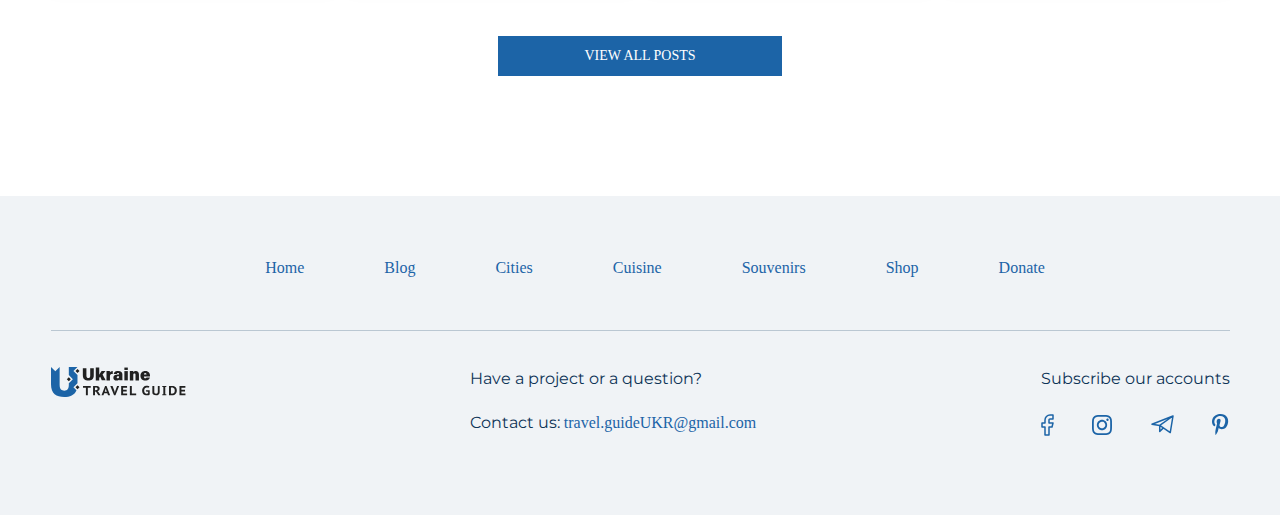
==== commit f3854187: "development1" ====
--- a/index.html
+++ b/index.html
@@ -5,16 +5,17 @@
           <meta http-equiv="X-UA-Compatible" content="IE=edge">
           <meta name="viewport" content="width=device-width, initial-scale=1.0">
           <title>Ukraine Travel Guide</title>
-          <link rel="stylesheet" href="./style.css/style.css">
+          <link href="https://fonts.googleapis.com/css2?family=Inter:wght@400;700&family=Lato:wght@400;700&family=Montserrat:wght@400;500;600;700&family=Noto+Sans:wght@400;700&family=Open+Sans:wght@400;700&family=Poppins:wght@400;700&family=Roboto:wght@400;700&display=swap" rel="stylesheet">
           <link href="https://fonts.googleapis.com/css2?family=Inter:wght@400;700&family=Lato:wght@400;700&family=Montserrat:wght@400;500;600;700&family=Noto+Sans:wght@400;700&family=Open+Sans:wght@400;700&family=Poppins:wght@400;700&family=Roboto:wght@400;700&display=swap" rel="stylesheet">
           <link href="https://cdnjs.cloudflare.com/ajax/libs/font-awesome/4.7.0/css/font-awesome.min.css" rel="stylesheet"/>
           <link rel="stylesheet" href="./style.css/css/uikit.css">
           <script src="./js/uikit.js"></script>
           <script src="./js/uikit.min.js"></script>  
+          <link rel="stylesheet" href="./style.css/style.css">
 </head>
 <body>  
 <div class="page-wrapper">
-
+<div class="">
 <header class="header">
     <!-- <img src="./img/home.jpg" alt=""> -->
            <div class="container header__containe">
@@ -85,46 +86,72 @@
                              
            </div>
 </header>
-<section class="first">
+<section class="first uk-position-relative">
+    <div class="uk-position-cover uk-cover-container">
+        <img uk-cover src="./img/nature.jpeg" alt="nature">
+    </div>
+  
 <h1>START YOUR JOURNEY</h1>
 <p class="first__par">Where do you want to go?</p>
 <!-- <input type="text" placeholder="Enter city                  &#xF002;" style="font-family:PT Sans Caption, FontAwesome" /> -->
 <label class="first__label" id="label">
     <input class="first__input" id="input" type="text" placeholder="Enter city">
   </label>
+  
 </section> 
-
+</div>
 <section class=" box container">
     <h2 class="box__title">LATEST FROM THE BLOG</h2>
     <div class="uk-child-width-1-4@m uk-grid-small uk-grid-match" uk-grid>
-        
         <div>
             <div class="uk-card uk-card-default">
-                <div class="box__img uk-img"></div>
+                <div class="box__img uk-img">
+                    <img src="./img/img.jpg" alt="">
+                </div>
+                <div class="box__item1 ">
+                <div class="box__item3">
+                    <div class="box__arch"><img src="./img/arch.svg" alt="arch">Architecture</div>
+                    <p class="box__p">15 FEB 2022</p>
+          </div>
+          <h3 class="box__item--title uk-card-title">Lviv opera 
+            sculpture glory</h3>
+          <p class="box__item--text">The Lviv National Opera and Ballet Theater remains the most exquisite and prestigious building in the city and the main...</p>
+          <div class="box__item2">
+            <div class="box__item2--box">
+                <img class="box__item2--img" src="./img/Eye.svg" alt="eye">
+                <p class="box__item2--p">765</p>
+            </div>
+            <div class="box__item2--box1">
+                <img class="box__item2--img" src="./img/Share.svg" alt="eye">
+                <p class="box__item2--share">Share</p>
+            </div>
+            <a href="" class="box__more">Read more</a>
+          </div>
+        </div>
+            </div>
+        </div>
+        <div>
+            <div class="uk-card uk-card-default">
+                <div class="box__img uk-img">
+                    <img src="./img/img1.jpg" alt="">
+                </div>
                 <div class="box__item1 ">
                
                 <div class="box__item3">
-                    <div class="box__arch">Architecture</div>
-          </div>
-          <h3 class="uk-card-title">Default</h3>
-          <p>Lorem ipsum dolor sit amet consectetur adipisicing elit. Doloribus, eaque.</p>
+                    <div class="box__arch"><img src="./img/mount.svg" alt="arch">Mountains</div>
+                    <p class="box__p">10 FEB 2022</p>
+          </div>
+          <h3 class="box__item--title uk-card-title">Bukovel - the best ski resort in ukraine</h3>
+          <p class="box__item--text">Bukovel is a ski resort in the Carpathian mountains located at an altitude of 900 meters above sea level. This resort is...</p>
           <div class="box__item2">
-            <a href="" class="box__more">Read more</a>
-          </div>
-        </div>
-            </div>
-        </div>
-        <div>
-            <div class="uk-card uk-card-default">
-                <div class="box__img uk-img"></div>
-                <div class="box__item1 ">
-               
-                <div class="box__item3">
-                    <div class="box__arch">Mountains</div>
-          </div>
-          <h3 class="uk-card-title">Primary</h3>
-          <p>Lorem ipsum dolor sit amet consectetur adipisicing elit. Doloribus, eaque.</p>
-          <div class="box__item2">
+            <div class="box__item2--box">
+                <img class="box__item2--img" src="./img/Eye.svg" alt="eye">
+                <p class="box__item2--p">765</p>
+            </div>
+            <div class="box__item2--box1">
+                <img class="box__item2--img"  src="./img/Share.svg" alt="eye">
+                <p class="box__item2--share">Share</p>
+            </div>
             <a href="" class="box__more">Read more</a>
           </div>
           </div>
@@ -132,15 +159,27 @@
         </div>
         <div>
             <div class="uk-card uk-card-default ">
-                <div class="box__img uk-img"></div>
+                <div class="box__img uk-img">
+                    <img src="./img/img2.jpg" alt="">
+                </div>
                 <div class="box__item1 ">
                 
                 <div class="box__item3">
-                    <div class="box__arch">Architecture</div>
-          </div>
-          <h3 class="uk-card-title">Secondary</h3>
-          <p>Lorem ipsum dolor sit amet consectetur adipisicing elit. Doloribus, eaque.</p>
+                    <div class="box__arch"><img src="./img/arch.svg" alt="arch">Architecture</div>
+                    <p class="box__p">03 FEB 2022</p>
+          </div>
+          <h3 class="box__item--title uk-card-title">Sharivka 
+            Sugar castle</h3>
+          <p class="box__item--text">Sharivka Palace is one of the main architectural treasures nearby Kharkiv, in Ukraine, located in the middle of a forest... </p>
           <div class="box__item2">
+            <div class="box__item2--box">
+                <img class="box__item2--img" src="./img/Eye.svg" alt="eye">
+                <p class="box__item2--p">765</p>
+            </div>
+            <div class="box__item2--box1">
+                <img class="box__item2--img"  src="./img/Share.svg" alt="eye">
+                <p class="box__item2--share">Share</p>
+            </div>
             <a href="" class="box__more">Read more</a>
           </div>
             </div>
@@ -148,21 +187,33 @@
         </div>
         <div>
             <div class="uk-card uk-card-default ">
-                <div class="box__img uk-img"></div>
+                <div class="box__img uk-img">
+                    <img src="./img/img3.jpg" alt="">
+                </div>
                 <div class="box__item1 ">
                 
                 <div class="box__item3">
-                    <div class="box__arch">Architecture</div>
-          </div>
-          <h3 class="uk-card-title">Third</h3>
-          <p>Lorem ipsum dolor sit amet consectetur adipisicing elit. Doloribus, eaque.</p>
+                    <div class="box__arch"><img src="./img/arch.svg" alt="arch">Architecture</div>
+                    <p class="box__p">27 DEC 2021</p>
+          </div>
+          <h3 class="box__item--title uk-card-title">Old Bratslav
+            water mill</h3>
+          <p class="box__item--text">The Bratslav Mill in Nemyriv is a symbiosis of Central European Baroque and elements of Victorian architecture. The mill was built in...</p>
           <div class="box__item2">
+            <div class="box__item2--box">
+                <img class="box__item2--img" src="./img/Eye.svg" alt="eye">
+                <p class="box__item2--p">765</p>
+            </div>
+            <div class="box__item2--box1">
+                <img class="box__item2--img"  src="./img/Share.svg" alt="eye">
+                <p class="box__item2--share">Share</p>
+            </div>
             <a href="" class="box__more">Read more</a>
           </div>
             </div>
         </div>
         </div>
-       <div class="box__btn uk-align-center"><button class="uk-button uk-button-primary ">Primary</button></div> 
+       <div class="box__btn uk-align-center"><button class=" box__btn-p uk-button uk-button-primary ">view all posts</button></div> 
     
 <!-- <div class="box">
            <h2 class="box__title">LATEST FROM THE BLOG</h2>
@@ -244,20 +295,21 @@
                 <path d="M124.661 20.2052C124.23 19.7735 123.707 19.4447 123.131 19.2434C122.41 18.994 121.65 18.8742 120.888 18.8898C120.686 18.8898 120.46 18.8898 120.207 18.8898C119.954 18.8898 119.694 18.9004 119.427 18.9092C119.16 18.9181 118.897 18.9304 118.656 18.9481C118.416 18.9658 118.188 18.987 117.995 19.0135V28.1843C118.117 28.202 118.299 28.2179 118.538 28.2303C118.777 28.2427 119.036 28.2568 119.31 28.2692C119.585 28.2816 119.851 28.2939 120.108 28.3028C120.364 28.3116 120.568 28.3152 120.716 28.3152C121.53 28.3439 122.342 28.2111 123.105 27.9244C123.702 27.6866 124.239 27.3174 124.675 26.8441C125.072 26.401 125.369 25.8768 125.545 25.3077C125.724 24.7312 125.814 24.131 125.813 23.5273C125.819 22.898 125.727 22.2716 125.539 21.6709C125.364 21.1206 125.063 20.6188 124.661 20.2052ZM123.621 24.6907C123.54 25.0452 123.386 25.3792 123.17 25.6719C122.942 25.9716 122.643 26.2098 122.3 26.365C121.863 26.557 121.389 26.6494 120.912 26.6355H120.711L120.423 26.6214L120.134 26.609C120.066 26.6067 119.998 26.6002 119.931 26.5896V20.649C120.092 20.628 120.253 20.6173 120.415 20.6171C120.626 20.6171 120.829 20.6171 121.031 20.6171C121.496 20.5985 121.959 20.6951 122.378 20.8983C122.706 21.0666 122.99 21.3086 123.209 21.6055C123.413 21.8923 123.558 22.2168 123.635 22.5602C123.711 22.8909 123.75 23.2288 123.752 23.568C123.751 23.946 123.707 24.3227 123.621 24.6907Z" fill="#212121"/>
                 <path d="M130.424 26.4852V24.4183H134.022V22.7175H130.424V20.7284H134.388V19.0276H128.488V28.186H134.454V26.4852H130.424Z" fill="#212121"/>
                 </svg>
+            
         </a>
     </div>
 <div class="footer__item2">
-<p>Have a project or a question? </p>
-<p>Contact us: <a href="travel.guideUKR@gmail.com">travel.guideUKR@gmail.com</a></p>
+<p class="footer__item2--p">Have a project or a question? </p>
+<p class="footer__item2--contact">Contact us: <a class="footer__link" href="travel.guideUKR@gmail.com">travel.guideUKR@gmail.com</a></p>
 </div>
 
 <div class="footer__item3">
-    <p>Subscribe our accounts</p>
+    <p class="footer__item3--p">Subscribe our accounts</p>
 <div class="footer__item3--social">
     <a href="#" class="footer__item3--img"><img src="./img/f.svg" alt="facebook"></a>
-        <a href="#" class="footer__item3--img"><img src="./img/i.svg" alt="instagram"></a>
-            <a href="#" class="footer__item3--img"><img src="./img/t.svg" alt="telegram"></a>
-                <a href="#" class="footer__item3--img"><img src="./img/p.svg" alt="pinterest"></a>
+    <a href="#" class="footer__item3--img"><img src="./img/i.svg" alt="instagram"></a>
+    <a href="#" class="footer__item3--img"><img src="./img/t.svg" alt="telegram"></a>
+    <a href="#" class="footer__item3--img"><img src="./img/p.svg" alt="pinterest"></a>
 </div>
 
 </div>
--- a/style.css/style.css
+++ b/style.css/style.css
@@ -3,7 +3,6 @@
 }
 
 a {
-  text-decoration: none !important;
   cursor: pointer;
 }
 
@@ -24,7 +23,10 @@
 }
 
 .header {
-  background-color: #1c64a7;
+  top: 0;
+  left: 0;
+  right: 0;
+  position: absolute;
 }
 
 @media (max-width: 991px) {
@@ -43,6 +45,8 @@
   -webkit-box-align: center;
       -ms-flex-align: center;
           align-items: center;
+  position: relative;
+  z-index: 10;
 }
 
 .header__nav {
@@ -74,6 +78,7 @@
 
 @media (max-width: 991px) {
   .header__menu {
+    margin: 0;
     display: none;
     position: fixed;
     width: 100%;
@@ -231,10 +236,13 @@
   height: 100vh;
 }
 
-.first___par {
+.first__par {
   padding-bottom: 24px;
   font-size: 20px;
   line-height: 28px;
+  margin: 0px;
+  z-index: 1;
+  color: white;
 }
 
 #label {
@@ -257,10 +265,6 @@
   border: 1px solid #bac7d2;
 }
 
-h1 {
-  font-size: 48px;
-}
-
 .blog__title {
   margin: 0 auto;
   text-align: center;
@@ -268,9 +272,11 @@
 }
 
 h1 {
-  font-weight: 700 bold;
+  font-weight: 700;
   font-size: 48px;
   line-height: 62px;
+  z-index: 1;
+  color: white;
 }
 
 .box__title {
@@ -278,12 +284,21 @@
   text-align: center;
   width: 100%;
   margin-bottom: 48px;
+  margin-top: 120px;
+  color: #0e3457;
+  font-size: 28px;
+  line-height: 37px;
 }
 
 .box__btn {
   margin: 0 auto;
   padding-top: 36px;
   padding-bottom: 120px;
+  color: #1c64a7 !important;
+}
+
+.box__btn-p {
+  background-color: #1c64a7;
 }
 
 .box__card {
@@ -309,22 +324,109 @@
 }
 
 .box__arch {
-  border: 1px solid black;
+  border: 1px solid #bac7d2;
   border-radius: 20px;
   -webkit-box-sizing: border-box;
           box-sizing: border-box;
-  padding: 1px;
-  width: 83px;
+  padding: 5px;
   font-size: 12px;
 }
 
 .box__more {
   text-decoration: underline;
+  color: #1c64a7;
+  vertical-align: middle;
+}
+
+.box__item3 {
+  display: -webkit-box;
+  display: -ms-flexbox;
+  display: flex;
+  -webkit-box-pack: justify;
+      -ms-flex-pack: justify;
+          justify-content: space-between;
+  -webkit-box-align: center;
+      -ms-flex-align: center;
+          align-items: center;
+  color: #bac7d2;
+}
+
+.box__p {
+  font-size: 12px;
+  margin: 0px;
+}
+
+.box__item--title {
+  font-size: 22px;
+  padding-top: 12px;
+  padding-bottom: 4px;
+  margin: 0;
+  text-align: start;
+  color: #0e3457;
+}
+
+.box__item--text {
+  margin: 0;
+  font-size: 14px;
+  font-weight: 20px;
+  color: #6a8baa;
+  padding-bottom: 4px;
+}
+
+.box__item2 {
+  display: -webkit-box;
+  display: -ms-flexbox;
+  display: flex;
+  -webkit-box-pack: justify;
+      -ms-flex-pack: justify;
+          justify-content: space-between;
+  height: 21px;
+  padding-bottom: 14px;
+}
+
+.box__item2--box {
+  display: -webkit-box;
+  display: -ms-flexbox;
+  display: flex;
+  color: #bac7d2;
+  gap: 3px;
+}
+
+.box__item2--box1 {
+  display: -webkit-box;
+  display: -ms-flexbox;
+  display: flex;
+  color: #bac7d2;
+  gap: 3px;
+}
+
+.box__item2--img {
+  height: 21px;
+  width: 21px;
+}
+
+.box__item2--share {
+  margin: 0;
+  font-size: 14px;
+}
+
+.box__item2--p {
+  margin: 0;
+  font-size: 14px;
+}
+
+.box__item2--img {
+  height: 21px;
+  width: 21px;
 }
 
 .uk-card-title {
   text-transform: uppercase;
   font-family: "PT Sans Caption";
+}
+
+h3 {
+  color: #0e3457;
 }
 
 footer {
@@ -348,6 +450,10 @@
   gap: 80px;
 }
 
+.footer__link {
+  color: #1c64a7;
+}
+
 .footer__item {
   display: -webkit-box;
   display: -ms-flexbox;
@@ -358,6 +464,24 @@
   padding-bottom: 60px;
 }
 
+.footer__item2--contact {
+  font-family: "Montserrat" !important;
+  color: #0e3457 !important;
+  font-size: 16px;
+}
+
+.footer__item2--p {
+  font-family: "Montserrat" !important;
+  color: #0e3457 !important;
+  font-size: 16px;
+}
+
+.footer__item3--p {
+  font-family: "Montserrat" !important;
+  font-size: 16px;
+  color: #0e3457 !important;
+}
+
 .footer__item3--social {
   display: -webkit-box;
   display: -ms-flexbox;
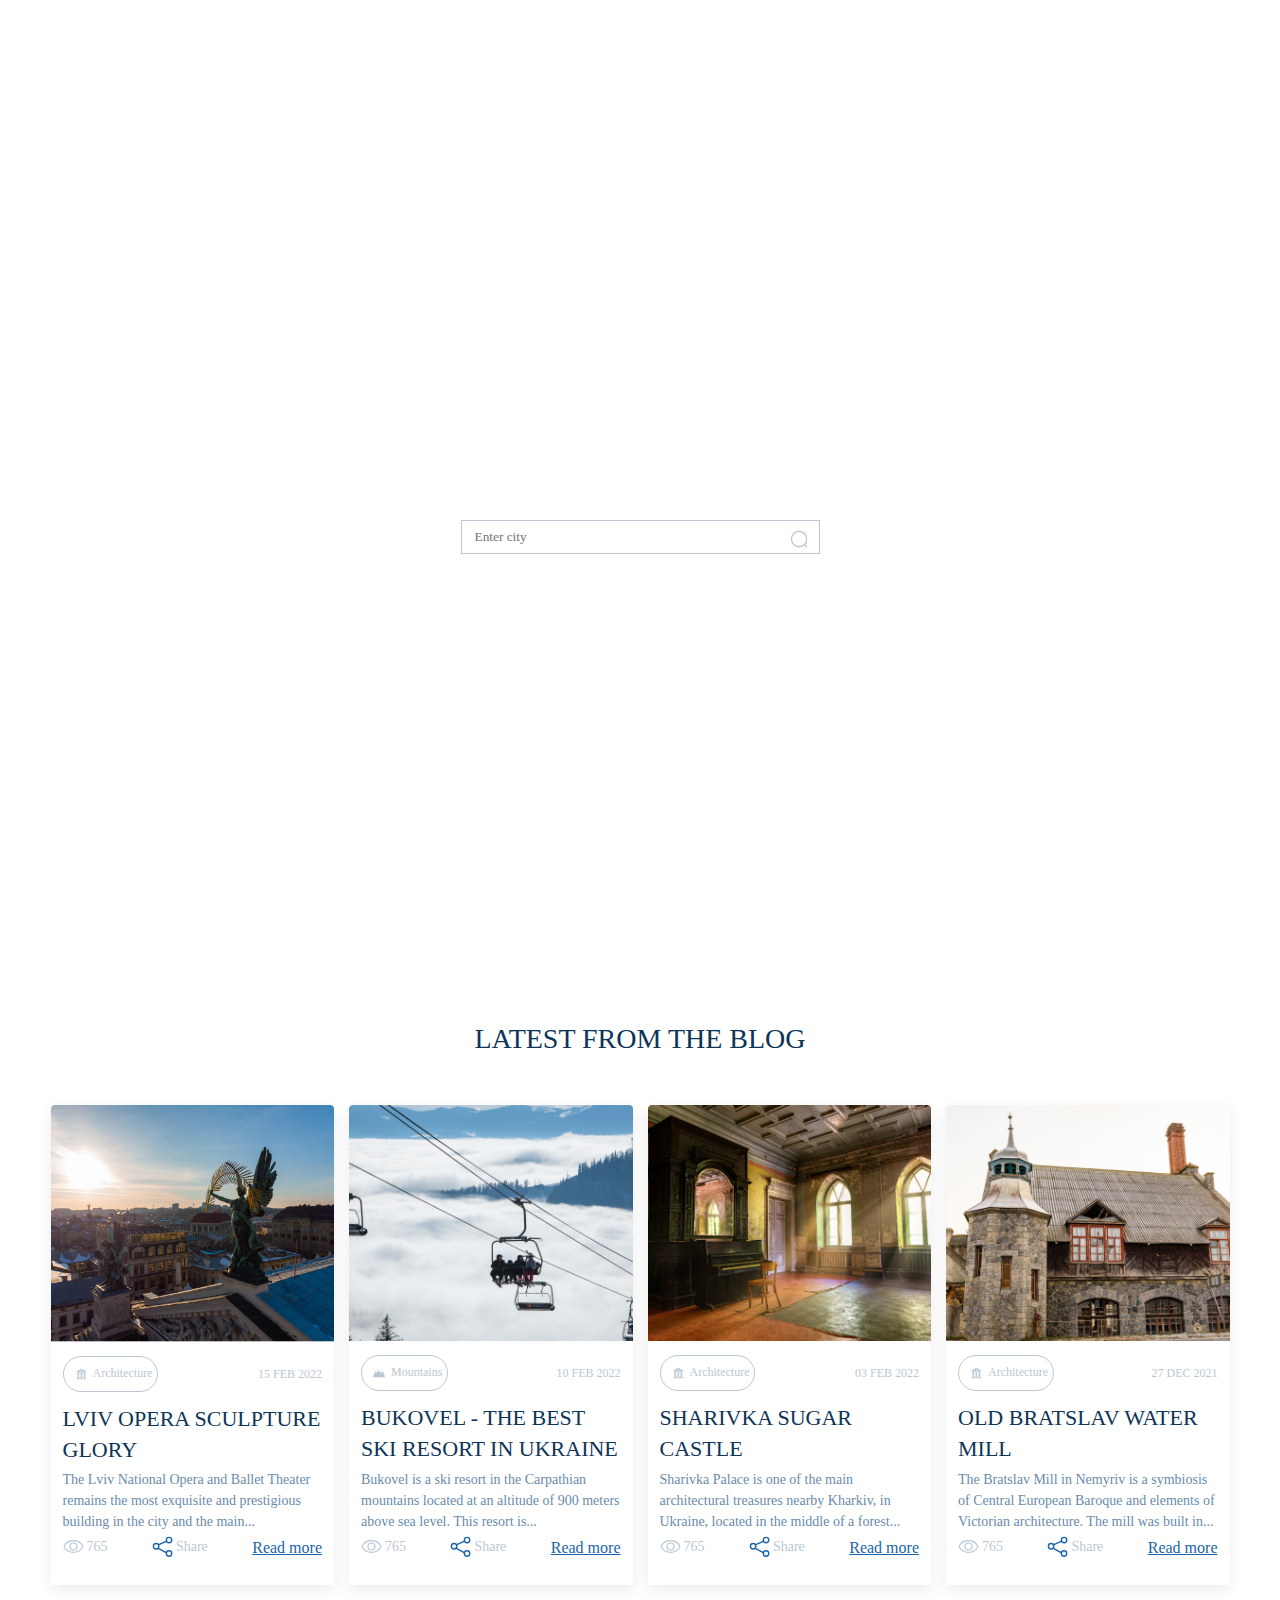
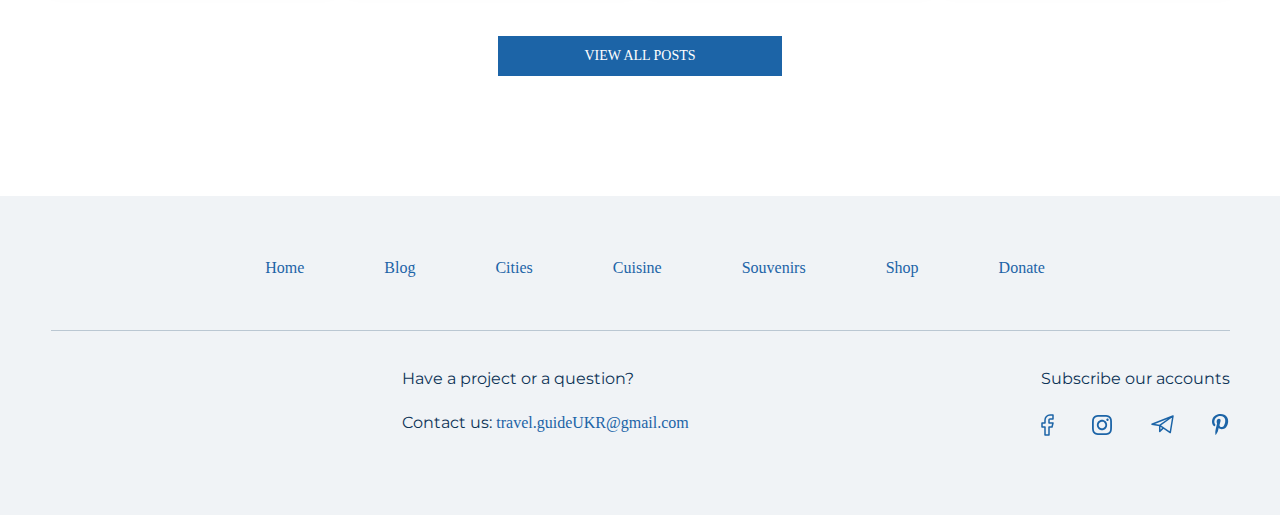
==== commit 562edf4f: "mobile css" ====
--- a/index.html
+++ b/index.html
@@ -54,6 +54,7 @@
                                 <div class="header__gam-btn">
                                     <div class="header__gam-line"></div>
                                     <div class="header__gam-line"></div>
+                                    <div class="header__gam-line"></div>
                                 </div>
                             </label> 
                              
@@ -88,7 +89,7 @@
 </header>
 <section class="first uk-position-relative">
     <div class="uk-position-cover uk-cover-container">
-        <img uk-cover src="./img/nature.jpeg" alt="nature">
+        <img  uk-cover src="./img/view.jpg" alt="view">
     </div>
   
 <h1>START YOUR JOURNEY</h1>
@@ -132,8 +133,8 @@
         </div>
         <div>
             <div class="uk-card uk-card-default">
-                <div class="box__img uk-img">
-                    <img src="./img/img1.jpg" alt="">
+                <div class="uk-img">
+                    <img class="box__img" src="./img/img1.jpg" alt="">
                 </div>
                 <div class="box__item1 ">
                
@@ -188,7 +189,7 @@
         <div>
             <div class="uk-card uk-card-default ">
                 <div class="box__img uk-img">
-                    <img src="./img/img3.jpg" alt="">
+                    <img  src="./img/img3.jpg" alt="">
                 </div>
                 <div class="box__item1 ">
                 
@@ -269,7 +270,7 @@
 </div>
 <div class="footer__item">
     <div class="footer__item1">
-        <a href="./index.html" class="header__logo">
+        <a href="./index.html" class="footer__logo">
             <svg width="135" height="30" viewBox="0 0 135 30" fill="none" xmlns="http://www.w3.org/2000/svg">
                 <path d="M26.4816 16.1757V8.08876L22.4363 4.04526L26.4816 0.00176841H17.8182V8.08876L21.8564 12.1376L17.8129 16.181V18.1117C17.8129 22.0492 16.1669 23.7694 13.3345 23.7694C10.7178 23.7694 8.64038 22.325 8.64038 18.1117V0L4.32108 4.31931L0 0V17.279C0 26.8511 5.41018 30 13.1878 30C18.8455 30 23.5325 28.3062 25.4933 23.2815L22.4363 20.2263L26.4816 16.1757Z" fill="#1C64A7"/>
                 <path d="M26.4803 2.04272L24.4766 4.04712L26.481 6.05082L28.4847 4.04642L26.4803 2.04272Z" fill="#212121"/>
--- a/style.css/style.css
+++ b/style.css/style.css
@@ -83,7 +83,7 @@
     position: fixed;
     width: 100%;
     height: 100vh;
-    top: 49%;
+    top: 50%;
     left: 50%;
     -webkit-box-orient: vertical;
     -webkit-box-direction: normal;
@@ -173,7 +173,7 @@
     -webkit-box-align: center;
         -ms-flex-align: center;
             align-items: center;
-    gap: 7px;
+    gap: 5px;
     width: 32px;
     height: 32px;
     cursor: pointer;
@@ -181,11 +181,11 @@
 }
 
 .header__gam-line {
-  width: 11px;
+  width: 16px;
   height: 1px;
   -webkit-transition: all 0.7s;
   transition: all 0.7s;
-  background: black;
+  background: white;
 }
 
 .header .gam-btn {
@@ -210,13 +210,17 @@
 }
 
 .header .gam-btn-input:checked ~ .gam-btn .header__gam-line:first-child {
-  -webkit-transform: rotate(311deg) translate(-3px, 3px);
-          transform: rotate(311deg) translate(-3px, 3px);
+  -webkit-transform: rotate(311deg) translate(-2px, 2px);
+          transform: rotate(311deg) translate(-2px, 2px);
+}
+
+.header .gam-btn-input:checked ~ .gam-btn .header__gam-line:nth-child(2) {
+  display: none;
 }
 
 .header .gam-btn-input:checked ~ .gam-btn .header__gam-line:last-child {
-  -webkit-transform: rotate(230deg) translate(2px, 3px);
-          transform: rotate(230deg) translate(2px, 3px);
+  -webkit-transform: rotate(230deg) translate(2px, 2px);
+          transform: rotate(230deg) translate(2px, 2px);
 }
 
 .first {
@@ -236,6 +240,12 @@
   height: 100vh;
 }
 
+@media (max-width: 991px) {
+  .first {
+    height: 450px;
+  }
+}
+
 .first__par {
   padding-bottom: 24px;
   font-size: 20px;
@@ -243,6 +253,14 @@
   margin: 0px;
   z-index: 1;
   color: white;
+}
+
+@media (max-width: 991px) {
+  .first__par {
+    font-size: 14px;
+    padding-bottom: 16px;
+    line-height: 20px;
+  }
 }
 
 #label {
@@ -277,6 +295,15 @@
   line-height: 62px;
   z-index: 1;
   color: white;
+}
+
+@media (max-width: 991px) {
+  h1 {
+    text-align: center;
+    font-size: 22px;
+    line-height: 28px;
+    margin: 0;
+  }
 }
 
 .box__title {
@@ -290,11 +317,24 @@
   line-height: 37px;
 }
 
+@media (max-width: 991px) {
+  .box__title {
+    margin-bottom: 48px;
+    margin-top: 120px;
+  }
+}
+
 .box__btn {
   margin: 0 auto;
   padding-top: 36px;
   padding-bottom: 120px;
   color: #1c64a7 !important;
+}
+
+@media (max-width: 991px) {
+  .box__btn {
+    padding-bottom: 60px;
+  }
 }
 
 .box__btn-p {
@@ -362,7 +402,7 @@
   padding-bottom: 4px;
   margin: 0;
   text-align: start;
-  color: #0e3457;
+  color: #0e3457 !important;
 }
 
 .box__item--text {
@@ -450,8 +490,27 @@
   gap: 80px;
 }
 
+@media (max-width: 991px) {
+  .footer__menu {
+    display: -webkit-box;
+    display: -ms-flexbox;
+    display: flex;
+    -webkit-box-orient: vertical;
+    -webkit-box-direction: normal;
+        -ms-flex-direction: column;
+            flex-direction: column;
+    -ms-flex-wrap: wrap;
+        flex-wrap: wrap;
+    gap: 4px;
+  }
+}
+
 .footer__link {
   color: #1c64a7;
+}
+
+.footer__logo {
+  display: none;
 }
 
 .footer__item {
@@ -464,24 +523,57 @@
   padding-bottom: 60px;
 }
 
+@media (max-width: 991px) {
+  .footer__item {
+    display: -webkit-box;
+    display: -ms-flexbox;
+    display: flex;
+    -webkit-box-orient: vertical;
+    -webkit-box-direction: reverse;
+        -ms-flex-direction: column-reverse;
+            flex-direction: column-reverse;
+    -ms-flex-wrap: wrap;
+        flex-wrap: wrap;
+    gap: 23px;
+  }
+}
+
 .footer__item2--contact {
   font-family: "Montserrat" !important;
   color: #0e3457 !important;
   font-size: 16px;
 }
 
+@media (max-width: 991px) {
+  .footer__item2--contact {
+    font-size: 14px;
+  }
+}
+
 .footer__item2--p {
   font-family: "Montserrat" !important;
   color: #0e3457 !important;
   font-size: 16px;
 }
 
+@media (max-width: 991px) {
+  .footer__item2--p {
+    font-size: 14px;
+  }
+}
+
 .footer__item3--p {
   font-family: "Montserrat" !important;
   font-size: 16px;
   color: #0e3457 !important;
 }
 
+@media (max-width: 991px) {
+  .footer__item3--p {
+    font-size: 14px;
+  }
+}
+
 .footer__item3--social {
   display: -webkit-box;
   display: -ms-flexbox;
@@ -491,7 +583,33 @@
           justify-content: space-between;
 }
 
+@media (max-width: 991px) {
+  .footer__item3--social {
+    display: -webkit-box;
+    display: -ms-flexbox;
+    display: flex;
+    -webkit-box-pack: start;
+        -ms-flex-pack: start;
+            justify-content: flex-start;
+    gap: 20px;
+  }
+}
+
 .footer__item3--img {
   cursor: pointer;
 }
+
+@media (max-width: 991px) {
+  .footer__uk-img {
+    width: 100%;
+  }
+}
+
+@media (max-width: 991px) {
+  .footer__img {
+    width: 100% !important;
+    -o-object-fit: cover;
+       object-fit: cover;
+  }
+}
 /*# sourceMappingURL=style.css.map */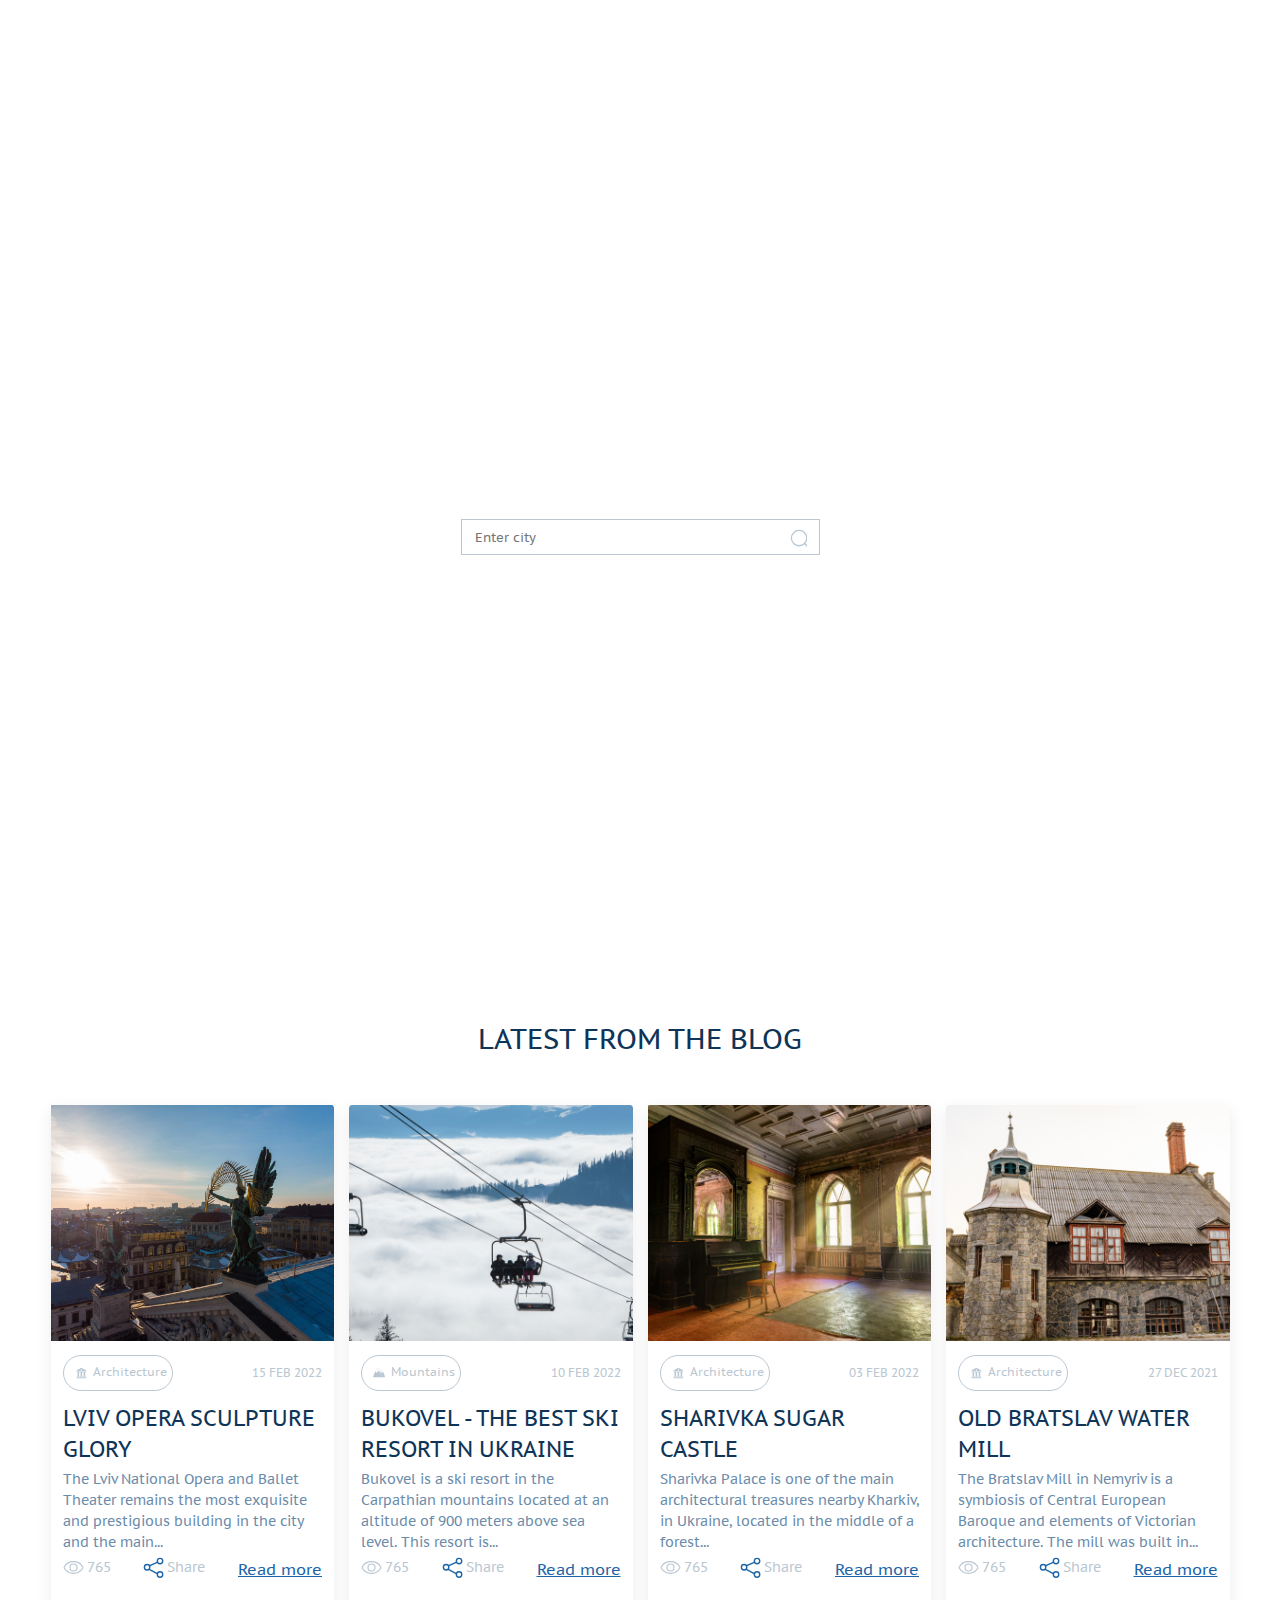
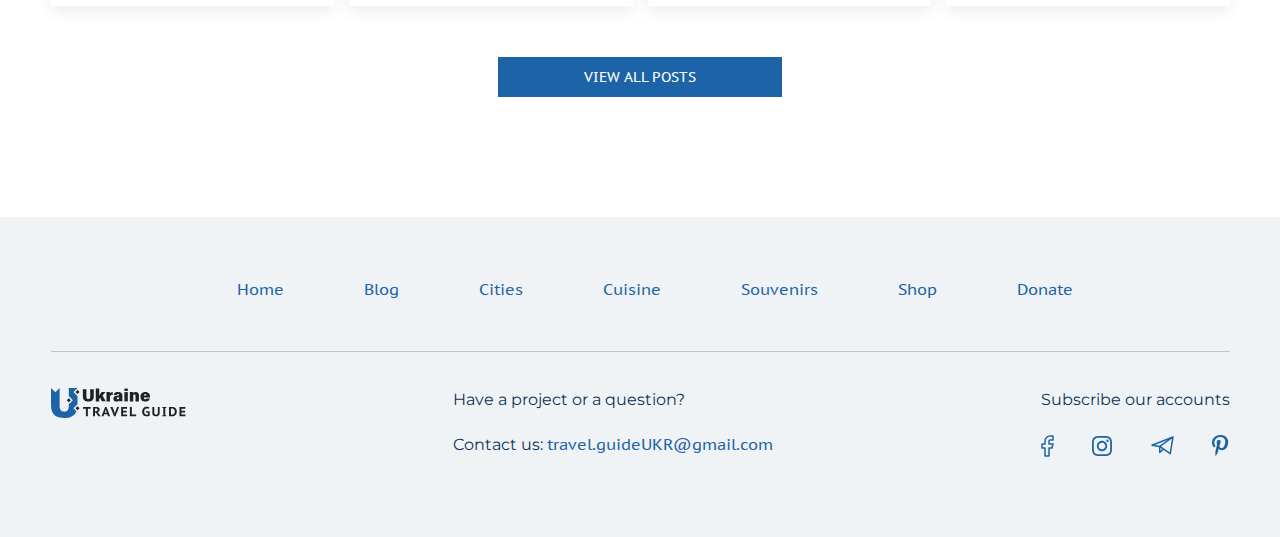
==== commit 67aa813f: "blog__mobile3" ====
--- a/index.html
+++ b/index.html
@@ -5,7 +5,8 @@
           <meta http-equiv="X-UA-Compatible" content="IE=edge">
           <meta name="viewport" content="width=device-width, initial-scale=1.0">
           <title>Ukraine Travel Guide</title>
-          <link href="https://fonts.googleapis.com/css2?family=Inter:wght@400;700&family=Lato:wght@400;700&family=Montserrat:wght@400;500;600;700&family=Noto+Sans:wght@400;700&family=Open+Sans:wght@400;700&family=Poppins:wght@400;700&family=Roboto:wght@400;700&display=swap" rel="stylesheet">
+          <link rel="preconnect" href="https://fonts.gstatic.com" crossorigin>
+<link href="https://fonts.googleapis.com/css2?family=Inter:wght@400;700&family=Lato:wght@400;700&family=Montserrat:wght@400;500;600;700&family=Noto+Sans:wght@400;700&family=Open+Sans:wght@400;700&family=PT+Sans+Caption&family=Poppins:wght@400;700&family=Roboto:wght@700&display=swap" rel="stylesheet">
           <link href="https://fonts.googleapis.com/css2?family=Inter:wght@400;700&family=Lato:wght@400;700&family=Montserrat:wght@400;500;600;700&family=Noto+Sans:wght@400;700&family=Open+Sans:wght@400;700&family=Poppins:wght@400;700&family=Roboto:wght@400;700&display=swap" rel="stylesheet">
           <link href="https://cdnjs.cloudflare.com/ajax/libs/font-awesome/4.7.0/css/font-awesome.min.css" rel="stylesheet"/>
           <link rel="stylesheet" href="./style.css/css/uikit.css">
@@ -64,19 +65,19 @@
                                     <a href="./index.html" class="header__link header__link">Home</a>
                                 </li>
                                 <li class="header__menu-item" class="header__link">
-                                    <a href="./page/about.html" class="header__link">Blog</a>
-                                </li>
-                                <li class="header__menu-item">
-                                    <a href="./page/works.html" class="header__link">Cities</a>
-                                </li>
-                                <li class="header__menu-item">
-                                    <a href="./page/blog.html" class="header__link">Others</a>
-                                </li>
-                                <li class="header__menu-item">
-                                    <a href="./page/contacts.html" class="header__link">Shop</a>
-                                </li>
-                                <li class="header__menu-item">
-                                        <a href="./page/contacts.html" class="header__link">Donate</a>
+                                    <a href="./blog.html" class="header__link">Blog</a>
+                                </li>
+                                <li class="header__menu-item">
+                                    <a href="#" class="header__link">Cities</a>
+                                </li>
+                                <li class="header__menu-item">
+                                    <a href="#" class="header__link">Others</a>
+                                </li>
+                                <li class="header__menu-item">
+                                    <a href="#" class="header__link">Shop</a>
+                                </li>
+                                <li class="header__menu-item">
+                                        <a href="#" class="header__link">Donate</a>
                                     </li>
                             </ul> 
                             
@@ -106,8 +107,9 @@
     <div class="uk-child-width-1-4@m uk-grid-small uk-grid-match" uk-grid>
         <div>
             <div class="uk-card uk-card-default">
-                <div class="box__img uk-img">
-                    <img src="./img/img.jpg" alt="">
+                <div class="box__img uk-cover-container">
+                    <canvas width="300" height="250"></canvas>
+                    <img  src="./img/img.jpg" alt="" uk-cover>
                 </div>
                 <div class="box__item1 ">
                 <div class="box__item3">
@@ -133,8 +135,9 @@
         </div>
         <div>
             <div class="uk-card uk-card-default">
-                <div class="uk-img">
-                    <img class="box__img" src="./img/img1.jpg" alt="">
+                <div class="box__img uk-cover-container">
+                    <canvas width="300" height="250"></canvas>
+                    <img  src="./img/img1.jpg" alt="" uk-cover>
                 </div>
                 <div class="box__item1 ">
                
@@ -160,8 +163,9 @@
         </div>
         <div>
             <div class="uk-card uk-card-default ">
-                <div class="box__img uk-img">
-                    <img src="./img/img2.jpg" alt="">
+                <div class="box__img uk-cover-container">
+                    <canvas width="300" height="250"></canvas>
+                    <img  src="./img/img2.jpg" alt="" uk-cover>
                 </div>
                 <div class="box__item1 ">
                 
@@ -188,8 +192,9 @@
         </div>
         <div>
             <div class="uk-card uk-card-default ">
-                <div class="box__img uk-img">
-                    <img  src="./img/img3.jpg" alt="">
+                <div class="box__img uk-cover-container">
+                    <canvas width="300" height="250"></canvas>
+                    <img  src="./img/img3.jpg" alt="" uk-cover>
                 </div>
                 <div class="box__item1 ">
                 
@@ -249,22 +254,22 @@
             <a href="./index.html" class="footer__link">Home</a>
         </li>
         <li class="footer__menu-item" class="footer__link">
-            <a href="./page/about.html" class="footer__link">Blog</a>
-        </li>
-        <li class="footer__menu-item">
-            <a href="./page/works.html" class="footer__link">Cities</a>
-        </li>
-        <li class="footer__menu-item">
-            <a href="./page/blog.html" class="footer__link">Cuisine</a>
-        </li>
-        <li class="footer__menu-item">
-            <a href="./page/contacts.html" class="footer__link">Souvenirs</a>
-        </li>
-        <li class="footer__menu-item">
-            <a href="./page/contacts.html" class="footer__link">Shop</a>
-        </li>
-        <li class="footer__menu-item">
-                <a href="./page/contacts.html" class="footer__link">Donate</a>
+            <a href="./blog.html" class="footer__link">Blog</a>
+        </li>
+        <li class="footer__menu-item">
+            <a href="#" class="footer__link">Cities</a>
+        </li>
+        <li class="footer__menu-item">
+            <a href="#" class="footer__link">Cuisine</a>
+        </li>
+        <li class="footer__menu-item">
+            <a href="#" class="footer__link">Souvenirs</a>
+        </li>
+        <li class="footer__menu-item">
+            <a href="#" class="footer__link">Shop</a>
+        </li>
+        <li class="footer__menu-item">
+                <a href="#" class="footer__link">Donate</a>
             </li>
     </ul> 
 </div>
--- a/style.css/style.css
+++ b/style.css/style.css
@@ -510,7 +510,13 @@
 }
 
 .footer__logo {
-  display: none;
+  display: block;
+}
+
+@media (max-width: 991px) {
+  .footer__logo {
+    display: none;
+  }
 }
 
 .footer__item {
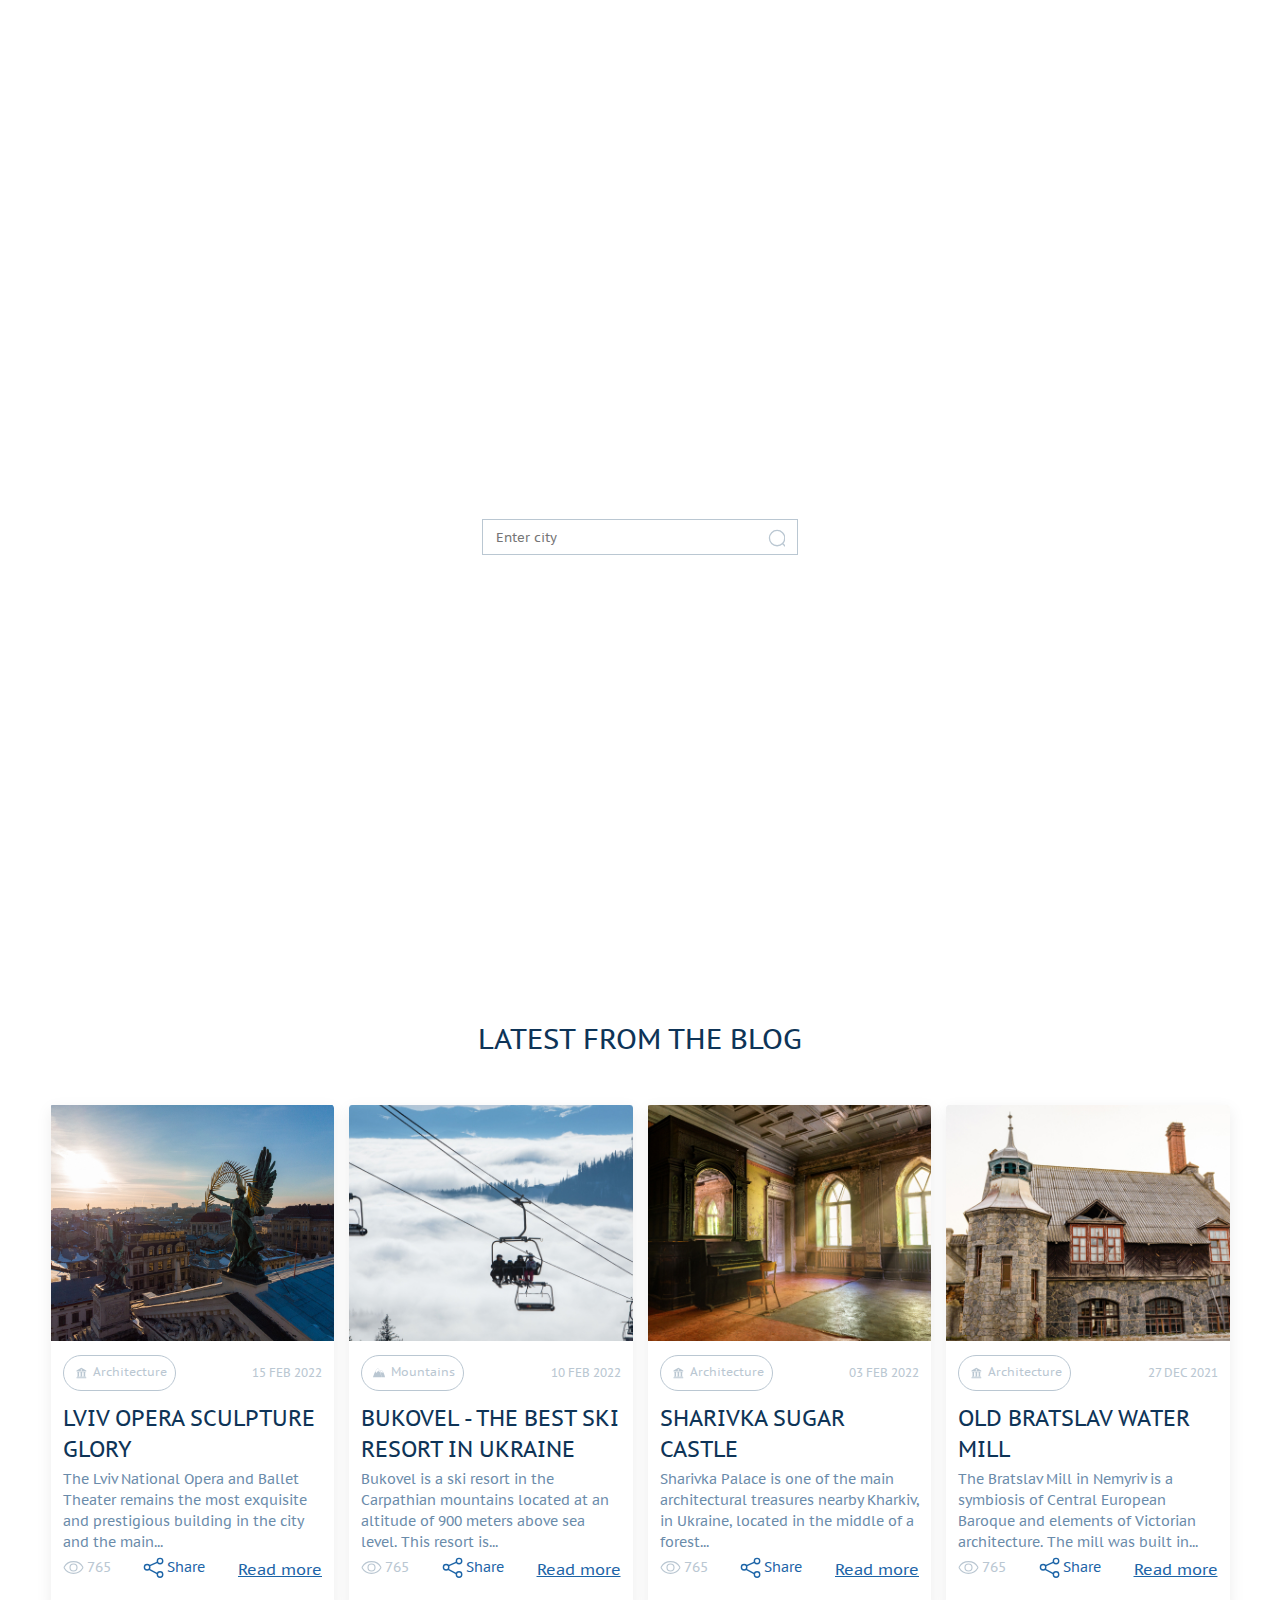
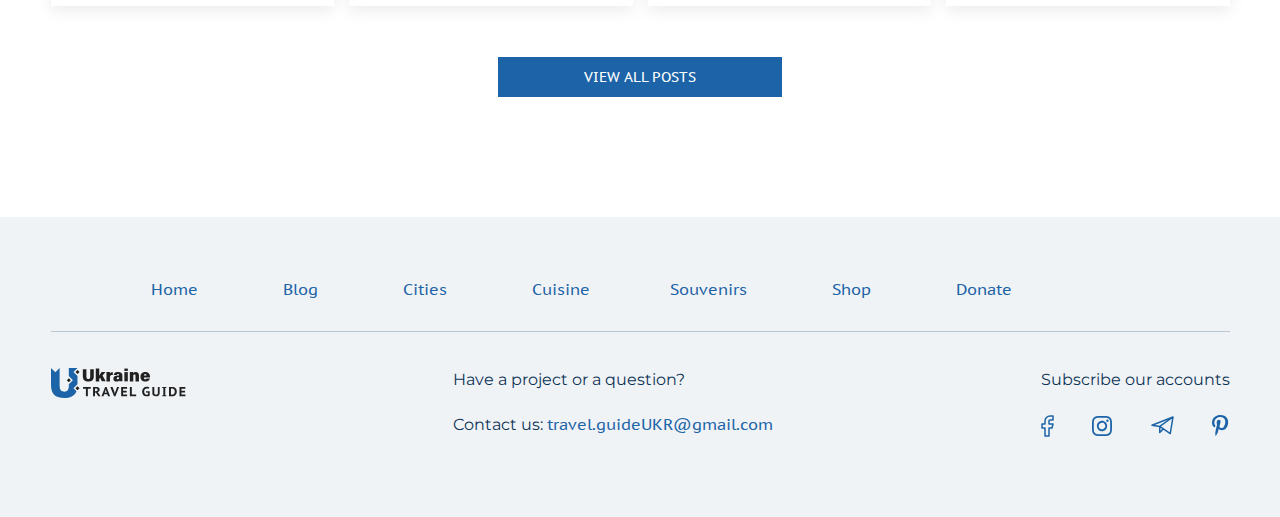
==== commit ba1d8ee1: "bug_fix_css" ====
--- a/index.html
+++ b/index.html
@@ -249,29 +249,20 @@
 <footer class="footer">
     <div class="container">
     <div class="footer__box ">
-    <ul class="footer__menu">                            
-        <li class="footer__menu-item">
-            <a href="./index.html" class="footer__link">Home</a>
-        </li>
-        <li class="footer__menu-item" class="footer__link">
-            <a href="./blog.html" class="footer__link">Blog</a>
-        </li>
-        <li class="footer__menu-item">
-            <a href="#" class="footer__link">Cities</a>
-        </li>
-        <li class="footer__menu-item">
-            <a href="#" class="footer__link">Cuisine</a>
-        </li>
-        <li class="footer__menu-item">
-            <a href="#" class="footer__link">Souvenirs</a>
-        </li>
-        <li class="footer__menu-item">
-            <a href="#" class="footer__link">Shop</a>
-        </li>
-        <li class="footer__menu-item">
-                <a href="#" class="footer__link">Donate</a>
-            </li>
-    </ul> 
+        <div class="uk-grid-collapse uk-child-width-1-2 uk-child-width-1-1@s uk-grid-row-medium footer__box-item" uk-grid>
+            <div class="uk-grid-column-medium footer__box-item1 uk-margin-remove-left" >
+              <div class="footer__link-wrapper"> <a href="./index.html" class="footer__link ">Home</a></div>
+              <div class="footer__link-wrapper">  <a href="./page/about.html" class="footer__link">Blog</a></div>
+                <div class="footer__link-wrapper">  <a href="./page/works.html" class="footer__link">Cities</a></div>
+                  <div class="footer__link-wrapper">  <a href="./page/blog.html" class="footer__link">Cuisine</a></div>
+            </div>
+            <div class="uk-grid-column-medium footer__box-item2 uk-margin-remove-left">
+              <div class="footer__link-wrapper">   <a href="./page/contacts.html" class="footer__link">Souvenirs</a></div>
+                <div class="footer__link-wrapper"> <a href="./page/contacts.html" class="footer__link">Shop</a></div>
+                  <div class="footer__link-wrapper"> <a href="./page/contacts.html" class="footer__link">Donate</a></div>
+            </div>
+
+        </div>
 </div>
 <div class="footer__item">
     <div class="footer__item1">
--- a/style.css/style.css
+++ b/style.css/style.css
@@ -278,7 +278,7 @@
 }
 
 #input {
-  width: 331px;
+  width: 288px;
   padding: 8px 13px;
   border: 1px solid #bac7d2;
 }
@@ -369,6 +369,7 @@
   -webkit-box-sizing: border-box;
           box-sizing: border-box;
   padding: 5px;
+  padding-right: 8px;
   font-size: 12px;
 }
 
@@ -448,6 +449,7 @@
 .box__item2--share {
   margin: 0;
   font-size: 14px;
+  color: #1c64a7;
 }
 
 .box__item2--p {
@@ -484,6 +486,12 @@
   display: -webkit-box;
   display: -ms-flexbox;
   display: flex;
+  -webkit-box-orient: horizontal;
+  -webkit-box-direction: normal;
+      -ms-flex-direction: row;
+          flex-direction: row;
+  -ms-flex-wrap: nowrap;
+      flex-wrap: nowrap;
   -webkit-box-pack: center;
       -ms-flex-pack: center;
           justify-content: center;
@@ -505,8 +513,52 @@
   }
 }
 
+.footer__menu-item1 {
+  display: -webkit-box;
+  display: -ms-flexbox;
+  display: flex;
+  -webkit-box-orient: horizontal;
+  -webkit-box-direction: normal;
+      -ms-flex-direction: row;
+          flex-direction: row;
+}
+
+.footer__box-item {
+  display: -webkit-box;
+  display: -ms-flexbox;
+  display: flex;
+  -ms-flex-wrap: nowrap !important;
+      flex-wrap: nowrap !important;
+  list-style: none;
+  -webkit-box-pack: center;
+      -ms-flex-pack: center;
+          justify-content: center;
+}
+
+.footer__box-item1 {
+  margin-left: 200px;
+  text-align: right;
+}
+
+@media (max-width: 991px) {
+  .footer__box-item1 {
+    text-align: left;
+  }
+}
+
 .footer__link {
   color: #1c64a7;
+}
+
+.footer__link-wrapper {
+  display: block;
+  margin-right: 50px;
+}
+
+@media (min-width: 991px) {
+  .footer__link-wrapper {
+    display: inline;
+  }
 }
 
 .footer__logo {
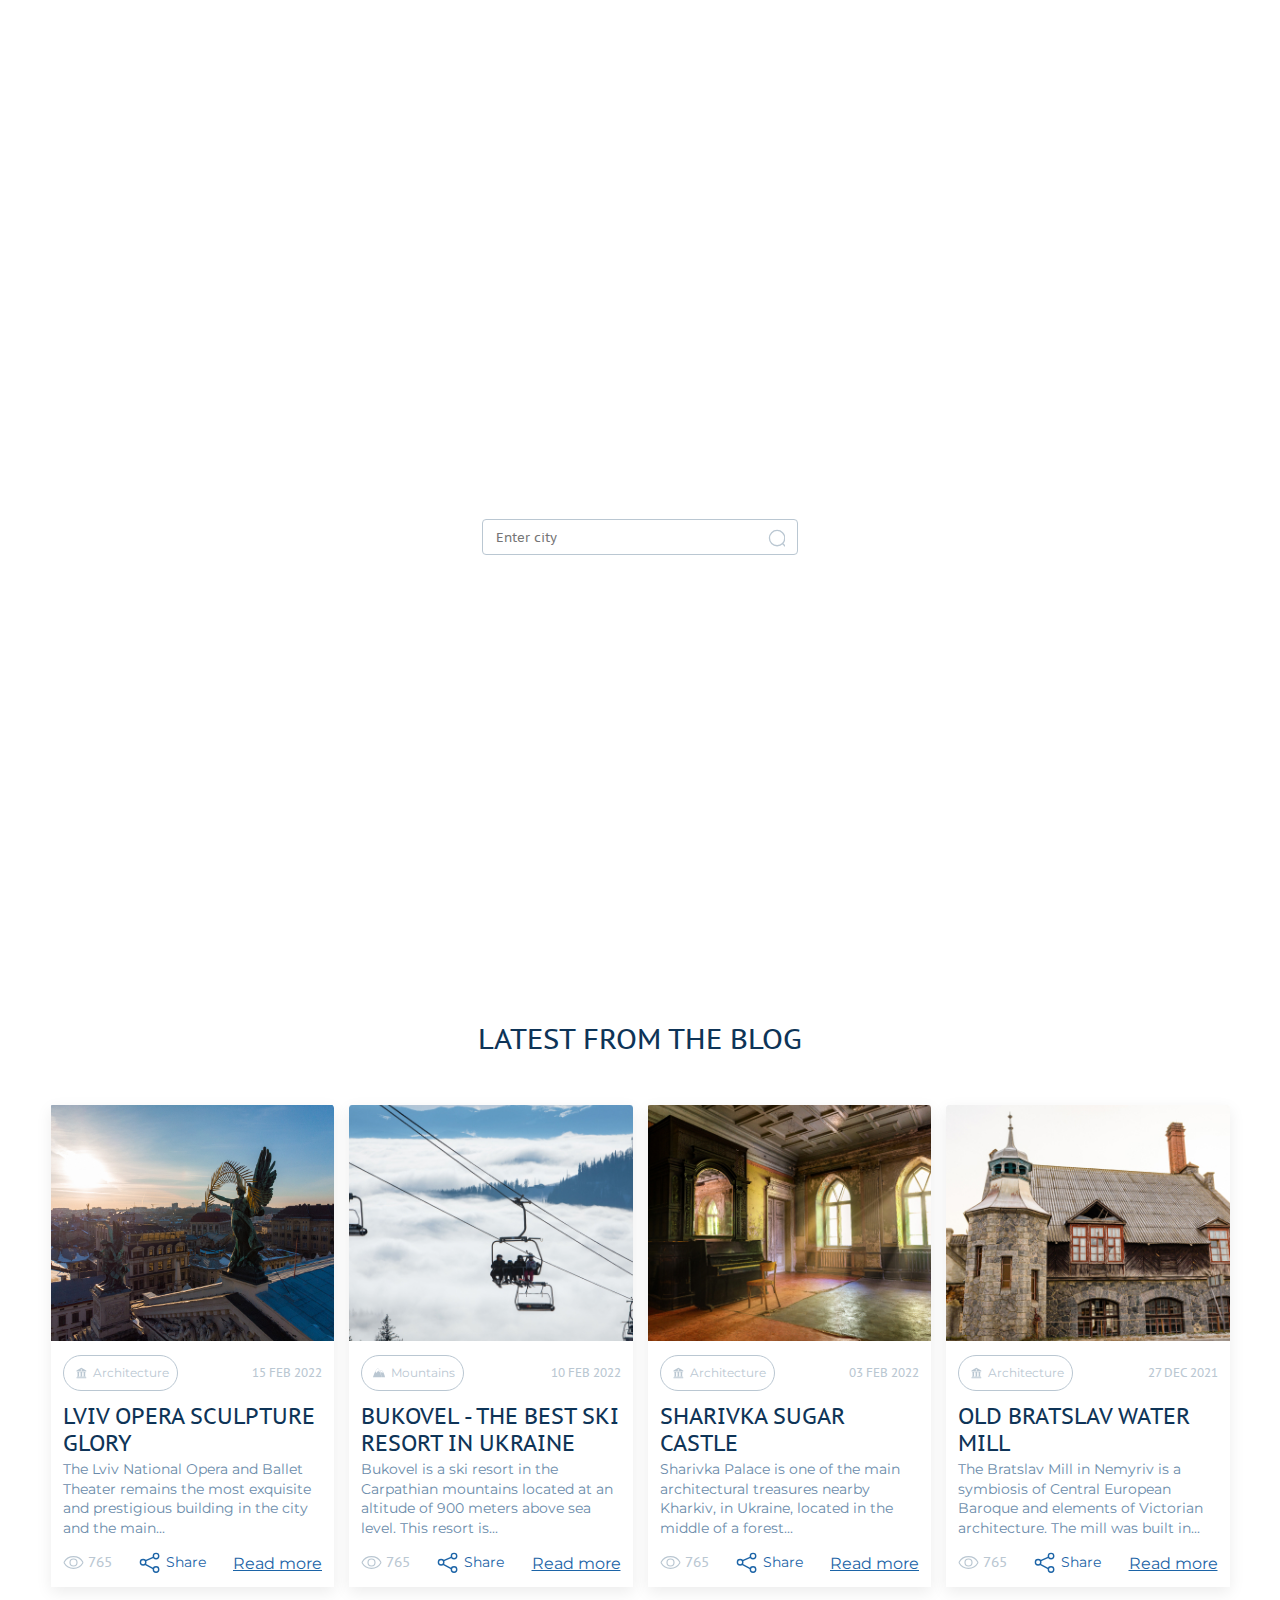
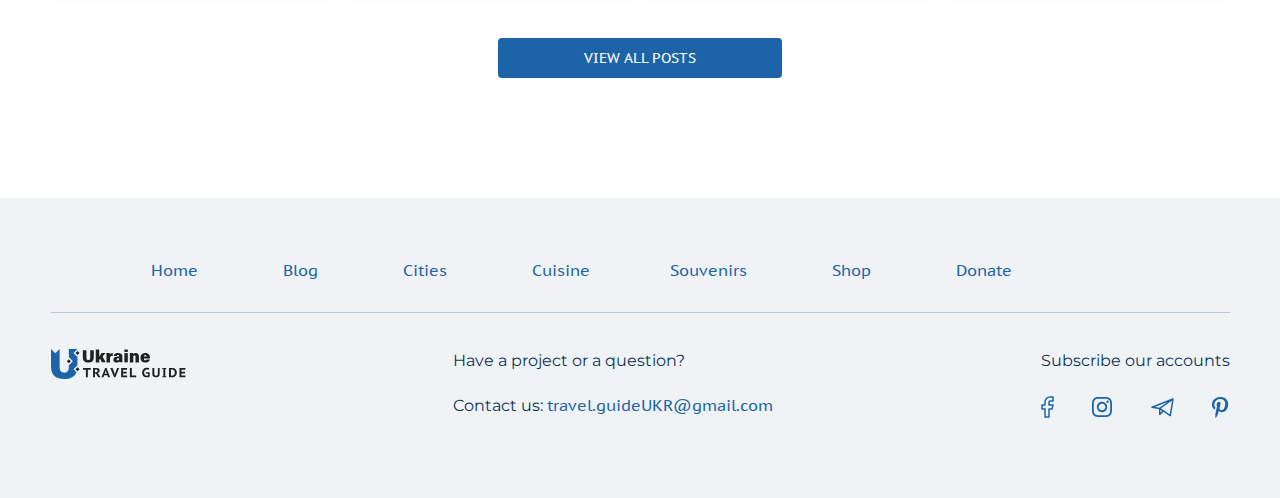
==== commit 0447b0d8: "main_changes" ====
--- a/index.html
+++ b/index.html
@@ -19,8 +19,9 @@
 <div class="">
 <header class="header">
     <!-- <img src="./img/home.jpg" alt=""> -->
-           <div class="container header__containe">
-                    <div>
+           <div class="container header__containe" style="display: block;">
+            <div uk-grid>
+                    <div class="uk-width-auto uk-flex uk-flex-middle">
                             <a href="./index.html" class="header__logo">
                                 <svg width="135" height="30" viewBox="0 0 135 30" fill="none" xmlns="http://www.w3.org/2000/svg">
                                     <path d="M26.4816 16.1757V8.08876L22.4363 4.04526L26.4816 0.00176841H17.8182V8.08876L21.8564 12.1376L17.8129 16.181V18.1117C17.8129 22.0492 16.1669 23.7694 13.3345 23.7694C10.7178 23.7694 8.64038 22.325 8.64038 18.1117V0L4.32108 4.31931L0 0V17.279C0 26.8511 5.41018 30 13.1878 30C18.8455 30 23.5325 28.3062 25.4933 23.2815L22.4363 20.2263L26.4816 16.1757Z" fill="white"/>
@@ -49,6 +50,9 @@
                                     </svg>
                             </a>
                         </div>
+                        <div class="uk-width-expand">
+                            <div class="header__nav-item" uk-grid>
+                                <div class="uk-width-expand">
                         <nav class="header__nav">
                             <input class="gam-btn-input" id="m1" type="checkbox">
                             <label class="gam-btn" for="m1">
@@ -59,7 +63,7 @@
                                 </div>
                             </label> 
                              
-                            <ul class="header__menu" id="header__menu">
+                            <ul class="header__menu" id="header__menu" style="padding: 0">
                                 
                                 <li class="header__menu-item">
                                     <a href="./index.html" class="header__link header__link">Home</a>
@@ -80,13 +84,25 @@
                                         <a href="#" class="header__link">Donate</a>
                                     </li>
                             </ul> 
-                            
                         </nav> 
-                        <div >
+                    </div>
+                        <div class="uk-width-auto uk-flex uk-flex-middle">   
+                        <div class="header__mag-item" >
                             <a href=""><img class="header__mag" src="./img/shop.svg" alt="shop">
                             </a> </div>
-                             
+                        </div>
+                    </div>
+                </div>
            </div>
+        </div>
+        <div>
+
+        </div>
+        <div style="align-items: center; flex: 1 0 auto; align-self: stretch;">
+            <div style="display: flex; gap: 12px;"></div>
+
+        </div>
+
 </header>
 <section class="first uk-position-relative">
     <div class="uk-position-cover uk-cover-container">
@@ -104,21 +120,25 @@
 </div>
 <section class=" box container">
     <h2 class="box__title">LATEST FROM THE BLOG</h2>
-    <div class="uk-child-width-1-4@m uk-grid-small uk-grid-match" uk-grid>
-        <div>
-            <div class="uk-card uk-card-default">
+    <div class="uk-child-width-1-1 uk-child-width-1-2@s uk-child-width-1-3@m uk-child-width-1-4@l uk-child-width-1-4@m uk-grid-small uk-grid-match" uk-grid>
+        <div>
+            <div class="uk-card uk-card-default" style="display: flex; flex-direction: column;">
                 <div class="box__img uk-cover-container">
                     <canvas width="300" height="250"></canvas>
                     <img  src="./img/img.jpg" alt="" uk-cover>
                 </div>
-                <div class="box__item1 ">
-                <div class="box__item3">
+                <div class="box__item1" style=" flex-wrap: wrap;display: flex;flex: 1 0 auto; flex-wrap: wrap;">
+                    <div style="display: flex; flex-direction: column; justify-content: space-between;">
+                        <div>
+                    <div class="box__item3">
                     <div class="box__arch"><img src="./img/arch.svg" alt="arch">Architecture</div>
                     <p class="box__p">15 FEB 2022</p>
           </div>
           <h3 class="box__item--title uk-card-title">Lviv opera 
             sculpture glory</h3>
           <p class="box__item--text">The Lviv National Opera and Ballet Theater remains the most exquisite and prestigious building in the city and the main...</p>
+        </div>
+        <div>
           <div class="box__item2">
             <div class="box__item2--box">
                 <img class="box__item2--img" src="./img/Eye.svg" alt="eye">
@@ -131,22 +151,27 @@
             <a href="" class="box__more">Read more</a>
           </div>
         </div>
-            </div>
-        </div>
-        <div>
-            <div class="uk-card uk-card-default">
+    </div>
+        </div>
+            </div>
+        </div>
+        <div>
+            <div class="uk-card uk-card-default" style="display: flex; flex-direction: column;">
                 <div class="box__img uk-cover-container">
                     <canvas width="300" height="250"></canvas>
                     <img  src="./img/img1.jpg" alt="" uk-cover>
                 </div>
-                <div class="box__item1 ">
-               
+                <div class="box__item1" style=" flex-wrap: wrap;display: flex;flex: 1 0 auto; flex-wrap: wrap;">
+                    <div style="display: flex; flex-direction: column; justify-content: space-between;">
+                        <div>
                 <div class="box__item3">
                     <div class="box__arch"><img src="./img/mount.svg" alt="arch">Mountains</div>
                     <p class="box__p">10 FEB 2022</p>
           </div>
           <h3 class="box__item--title uk-card-title">Bukovel - the best ski resort in ukraine</h3>
           <p class="box__item--text">Bukovel is a ski resort in the Carpathian mountains located at an altitude of 900 meters above sea level. This resort is...</p>
+        </div>
+        <div>
           <div class="box__item2">
             <div class="box__item2--box">
                 <img class="box__item2--img" src="./img/Eye.svg" alt="eye">
@@ -158,17 +183,20 @@
             </div>
             <a href="" class="box__more">Read more</a>
           </div>
-          </div>
-            </div>
-        </div>
-        <div>
-            <div class="uk-card uk-card-default ">
+        </div>
+    </div>
+          </div>
+            </div>
+        </div>
+        <div>
+            <div class="uk-card uk-card-default" style="display: flex; flex-direction: column;">
                 <div class="box__img uk-cover-container">
                     <canvas width="300" height="250"></canvas>
                     <img  src="./img/img2.jpg" alt="" uk-cover>
                 </div>
-                <div class="box__item1 ">
-                
+                <div class="box__item1" style=" flex-wrap: wrap;display: flex;flex: 1 0 auto; flex-wrap: wrap;">
+                    <div style="display: flex; flex-direction: column; justify-content: space-between;">
+                        <div>
                 <div class="box__item3">
                     <div class="box__arch"><img src="./img/arch.svg" alt="arch">Architecture</div>
                     <p class="box__p">03 FEB 2022</p>
@@ -176,6 +204,8 @@
           <h3 class="box__item--title uk-card-title">Sharivka 
             Sugar castle</h3>
           <p class="box__item--text">Sharivka Palace is one of the main architectural treasures nearby Kharkiv, in Ukraine, located in the middle of a forest... </p>
+        </div>
+        <div>
           <div class="box__item2">
             <div class="box__item2--box">
                 <img class="box__item2--img" src="./img/Eye.svg" alt="eye">
@@ -187,17 +217,20 @@
             </div>
             <a href="" class="box__more">Read more</a>
           </div>
-            </div>
-        </div>
-        </div>
-        <div>
-            <div class="uk-card uk-card-default ">
+        </div>
+    </div>
+            </div>
+        </div>
+        </div>
+        <div>
+            <div class="uk-card uk-card-default" style="display: flex; flex-direction: column;">
                 <div class="box__img uk-cover-container">
                     <canvas width="300" height="250"></canvas>
                     <img  src="./img/img3.jpg" alt="" uk-cover>
                 </div>
-                <div class="box__item1 ">
-                
+                <div class="box__item1" style=" flex-wrap: wrap;display: flex;flex: 1 0 auto; flex-wrap: wrap;">
+                    <div style="display: flex; flex-direction: column; justify-content: space-between;">
+                        <div>
                 <div class="box__item3">
                     <div class="box__arch"><img src="./img/arch.svg" alt="arch">Architecture</div>
                     <p class="box__p">27 DEC 2021</p>
@@ -205,6 +238,8 @@
           <h3 class="box__item--title uk-card-title">Old Bratslav
             water mill</h3>
           <p class="box__item--text">The Bratslav Mill in Nemyriv is a symbiosis of Central European Baroque and elements of Victorian architecture. The mill was built in...</p>
+        </div>
+        <div>
           <div class="box__item2">
             <div class="box__item2--box">
                 <img class="box__item2--img" src="./img/Eye.svg" alt="eye">
@@ -216,29 +251,13 @@
             </div>
             <a href="" class="box__more">Read more</a>
           </div>
+        </div>
+    </div>
             </div>
         </div>
         </div>
        <div class="box__btn uk-align-center"><button class=" box__btn-p uk-button uk-button-primary ">view all posts</button></div> 
     
-<!-- <div class="box">
-           <h2 class="box__title">LATEST FROM THE BLOG</h2>
-          <div class="box__container">
-            <div class="box__card">
-          <div class="box__img"></div>
-          <div class="box__item1">
-                    <div class="box__arch">Architecture</div>
-          </div>
-              <h2>title</h2>
-              <p>Lorem ipsum dolor sit amet consectetur adipisicing elit. Doloribus, eaque.</p>
-              <div class="box__item2"></div>
-
-                    <a href="" class="box__more">Read more</a>
-              </div>
-               Second card
-
-            </div> -->
-
         
 </div>
 
--- a/style.css/style.css
+++ b/style.css/style.css
@@ -66,6 +66,17 @@
   .header__nav {
     gap: 8px;
     position: relative;
+  }
+}
+
+@media (max-width: 991px) {
+  .header__nav-item {
+    display: -webkit-box;
+    display: -ms-flexbox;
+    display: flex;
+    -webkit-box-pack: end;
+        -ms-flex-pack: end;
+            justify-content: flex-end;
   }
 }
 
@@ -141,6 +152,16 @@
   }
 }
 
+.header__mag-item {
+  margin-left: 111px;
+}
+
+@media (max-width: 991px) {
+  .header__mag-item {
+    margin-left: 0px;
+  }
+}
+
 .header__mag {
   height: 24px;
   width: 24px;
@@ -263,6 +284,10 @@
   }
 }
 
+.first__input {
+  border-radius: 4px;
+}
+
 #label {
   position: relative;
 }
@@ -281,6 +306,7 @@
   width: 288px;
   padding: 8px 13px;
   border: 1px solid #bac7d2;
+  border-radius: 4px;
 }
 
 .blog__title {
@@ -371,12 +397,20 @@
   padding: 5px;
   padding-right: 8px;
   font-size: 12px;
+  font-family: 'Montserrat' !important;
+  display: -webkit-box;
+  display: -ms-flexbox;
+  display: flex;
+  -webkit-box-align: center;
+      -ms-flex-align: center;
+          align-items: center;
 }
 
 .box__more {
   text-decoration: underline;
   color: #1c64a7;
   vertical-align: middle;
+  font-family: 'Montserrat' !important;
 }
 
 .box__item3 {
@@ -410,8 +444,10 @@
   margin: 0;
   font-size: 14px;
   font-weight: 20px;
+  font-family: 'Montserrat' !important;
+  line-height: 1.4 !important;
   color: #6a8baa;
-  padding-bottom: 4px;
+  padding-bottom: 14px;
 }
 
 .box__item2 {
@@ -422,7 +458,6 @@
       -ms-flex-pack: justify;
           justify-content: space-between;
   height: 21px;
-  padding-bottom: 14px;
 }
 
 .box__item2--box {
@@ -430,7 +465,7 @@
   display: -ms-flexbox;
   display: flex;
   color: #bac7d2;
-  gap: 3px;
+  gap: 4px;
 }
 
 .box__item2--box1 {
@@ -438,7 +473,7 @@
   display: -ms-flexbox;
   display: flex;
   color: #bac7d2;
-  gap: 3px;
+  gap: 6px;
 }
 
 .box__item2--img {
@@ -450,6 +485,7 @@
   margin: 0;
   font-size: 14px;
   color: #1c64a7;
+  font-family: 'Montserrat' !important;
 }
 
 .box__item2--p {
@@ -462,6 +498,10 @@
   width: 21px;
 }
 
+button {
+  border-radius: 4px !important;
+}
+
 .uk-card-title {
   text-transform: uppercase;
   font-family: "PT Sans Caption";
@@ -469,6 +509,7 @@
 
 h3 {
   color: #0e3457;
+  line-height: 1.2 !important;
 }
 
 footer {
